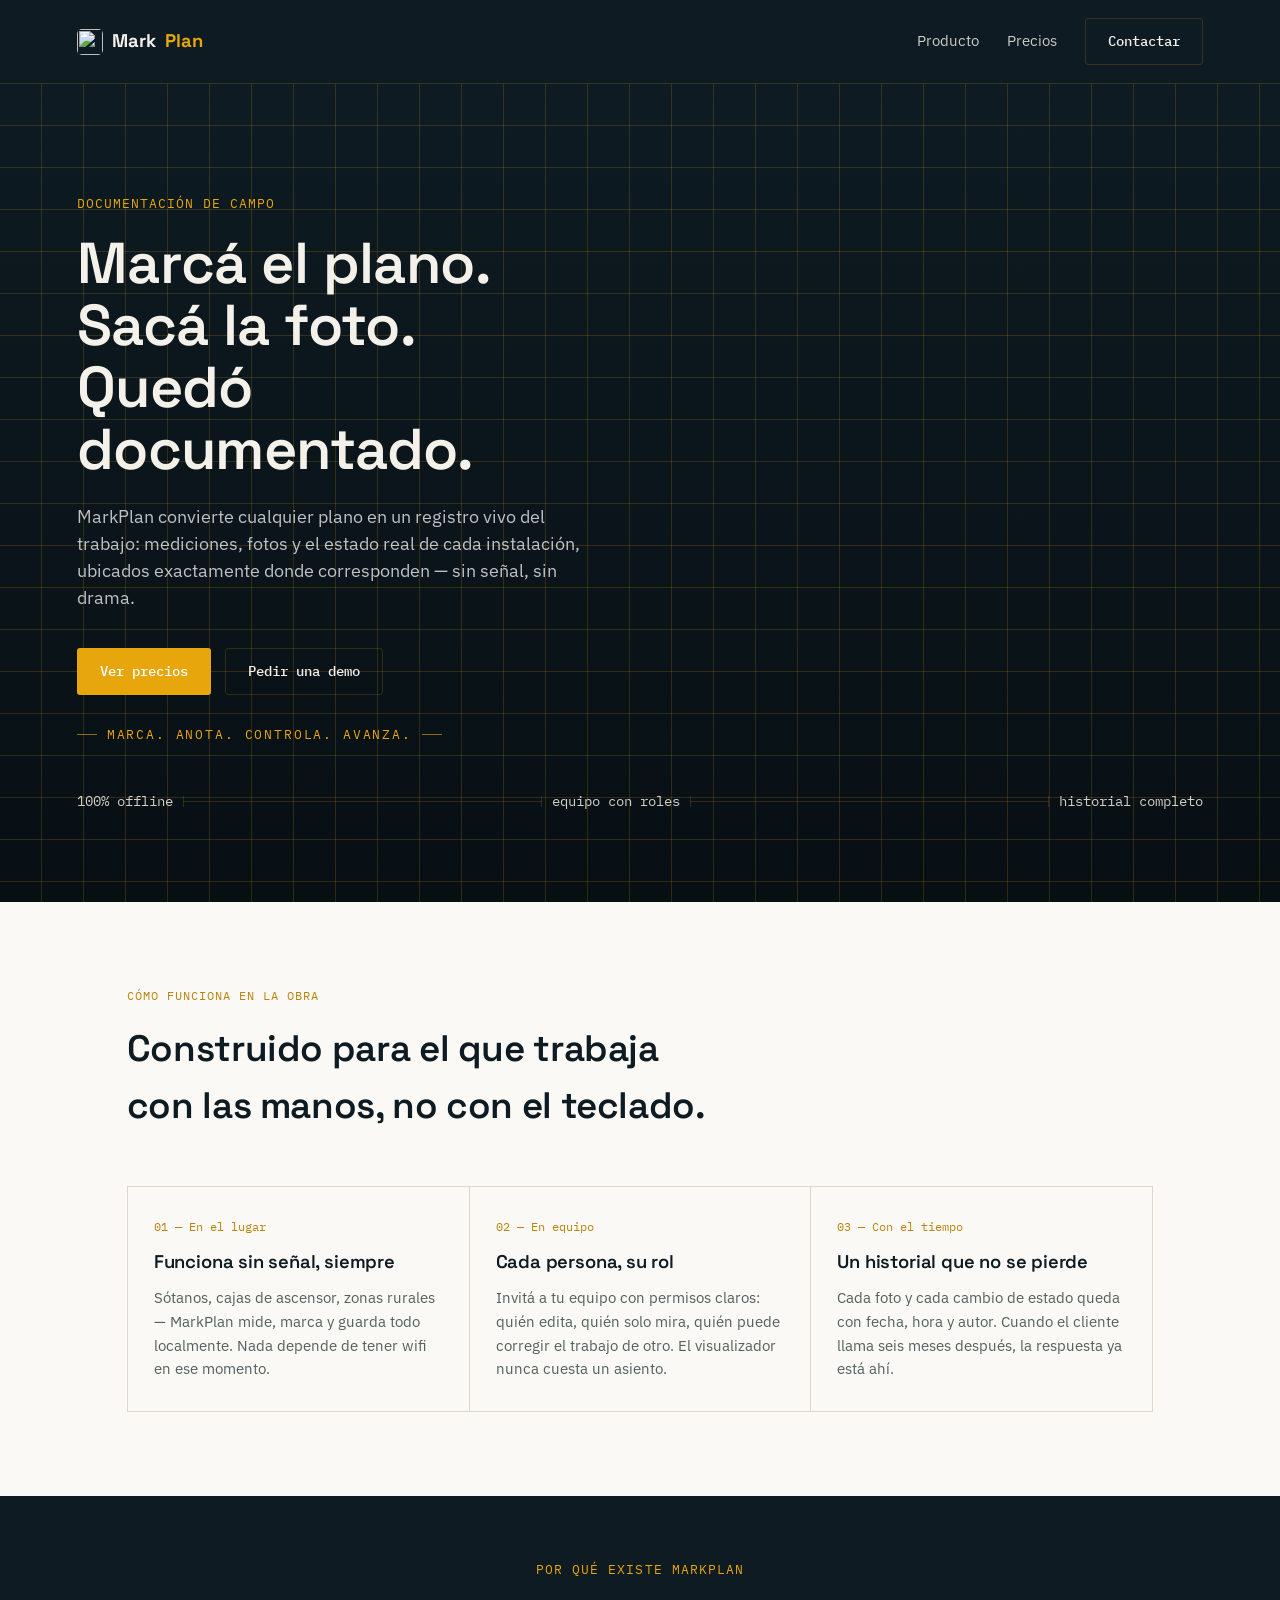
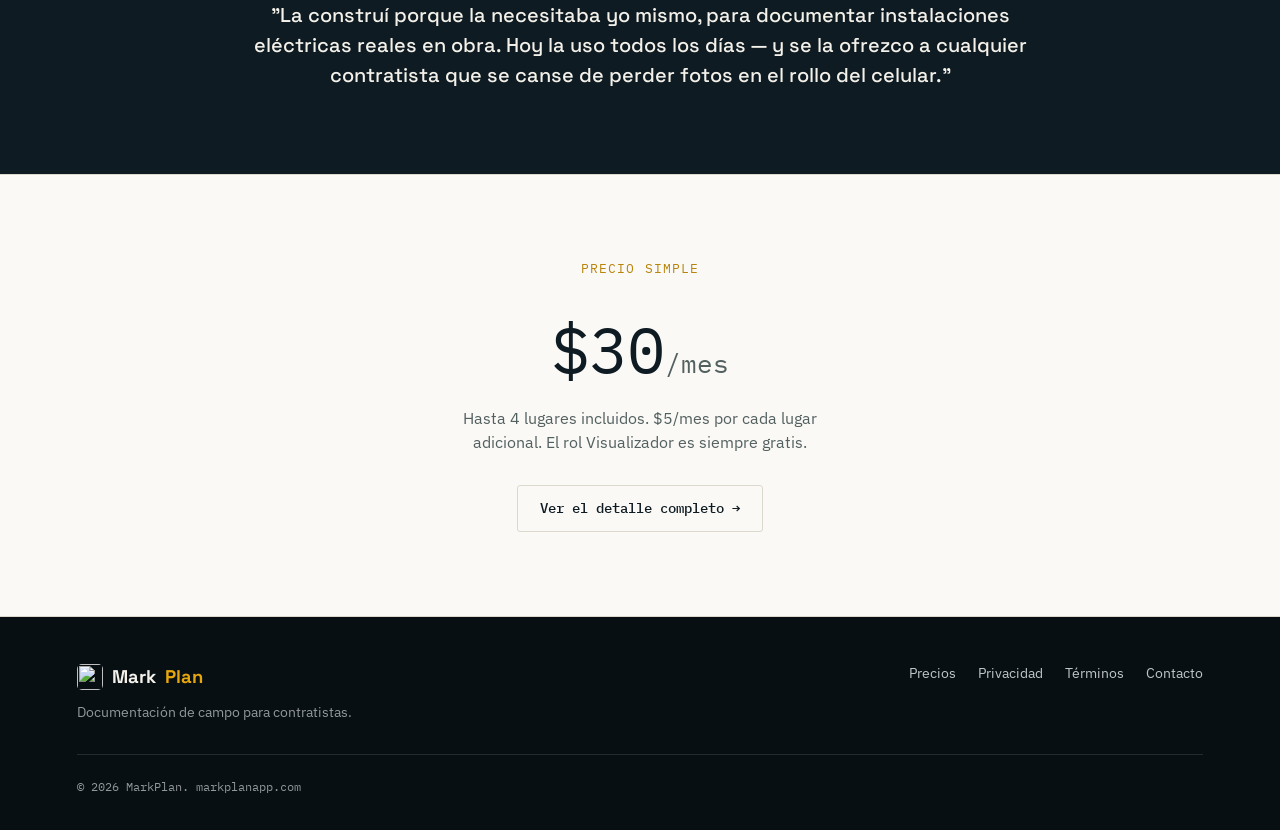
==== index.html @ 1c4a67cb "Add files via upload" ====
<!DOCTYPE html>
<html lang="es">
<head>
<meta charset="UTF-8">
<meta name="viewport" content="width=device-width, initial-scale=1.0">
<title>MarkPlan — Documentación de campo para contratistas</title>
<link rel="icon" type="image/png" href="img/icon.png">
<meta name="description" content="Marcá el plano, sacá la foto, quedó documentado. MarkPlan es la app de medición y documentación de campo para contratistas, con modo offline real y colaboración en equipo.">
<link rel="preconnect" href="https://fonts.googleapis.com">
<link href="https://fonts.googleapis.com/css2?family=Space+Grotesk:wght@500;600;700&family=IBM+Plex+Sans:wght@400;500;600&family=IBM+Plex+Mono:wght@400;500&display=swap" rel="stylesheet">
<link rel="stylesheet" href="style.css">
</head>
<body>

<nav class="nav">
  <a href="index.html" class="wordmark"><img src="img/icon.png" alt="" class="nav-icon">Mark<span class="tick">Plan</span></a>
  <div class="nav-links">
    <a href="index.html#producto" class="hide-mobile">Producto</a>
    <a href="precios.html">Precios</a>
    <a href="mailto:hola@markplanapp.com" class="btn btn-ghost">Contactar</a>
  </div>
</nav>

<header class="hero">
  <div class="eyebrow">Documentación de campo</div>
  <h1>Marcá el plano.<br>Sacá la foto.<br>Quedó documentado.</h1>
  <p class="lede">MarkPlan convierte cualquier plano en un registro vivo del trabajo: mediciones, fotos y el estado real de cada instalación, ubicados exactamente donde corresponden — sin señal, sin drama.</p>
  <div class="cta-row">
    <a href="precios.html" class="btn btn-accent">Ver precios</a>
    <a href="mailto:hola@markplanapp.com" class="btn btn-ghost">Pedir una demo</a>
  </div>

  <div class="tagline mono">Marca. Anota. Controla. Avanza.</div>

  <div class="dim-line">
    <span class="label mono">100% offline</span>
    <span class="rule"></span>
    <span class="label mono">equipo con roles</span>
    <span class="rule"></span>
    <span class="label mono">historial completo</span>
  </div>
</header>

<section class="section" id="producto">
  <div class="section-head">
    <div class="eyebrow">Cómo funciona en la obra</div>
    <h2>Construido para el que trabaja con las manos, no con el teclado.</h2>
  </div>

  <div class="grid-3">
    <div class="card">
      <div class="kicker mono">01 — En el lugar</div>
      <h3>Funciona sin señal, siempre</h3>
      <p>Sótanos, cajas de ascensor, zonas rurales — MarkPlan mide, marca y guarda todo localmente. Nada depende de tener wifi en ese momento.</p>
    </div>
    <div class="card">
      <div class="kicker mono">02 — En equipo</div>
      <h3>Cada persona, su rol</h3>
      <p>Invitá a tu equipo con permisos claros: quién edita, quién solo mira, quién puede corregir el trabajo de otro. El visualizador nunca cuesta un asiento.</p>
    </div>
    <div class="card">
      <div class="kicker mono">03 — Con el tiempo</div>
      <h3>Un historial que no se pierde</h3>
      <p>Cada foto y cada cambio de estado queda con fecha, hora y autor. Cuando el cliente llama seis meses después, la respuesta ya está ahí.</p>
    </div>
  </div>
</section>

<section class="credibility">
  <div class="credibility-inner">
    <div class="eyebrow">Por qué existe MarkPlan</div>
    <p>"La construí porque la necesitaba yo mismo, para documentar instalaciones eléctricas reales en obra. Hoy la uso todos los días — y se la ofrezco a cualquier contratista que se canse de perder fotos en el rollo del celular."</p>
  </div>
</section>

<section class="pricing-teaser">
  <div class="eyebrow mono" style="color: var(--accent-deep); font-family: 'IBM Plex Mono', monospace; font-size: 0.8rem; letter-spacing: 0.08em; text-transform: uppercase;">Precio simple</div>
  <div class="price-figure">$30<span class="unit">/mes</span></div>
  <p style="color: var(--ink-soft); max-width: 42ch; margin: 0 auto;">Hasta 4 lugares incluidos. $5/mes por cada lugar adicional. El rol Visualizador es siempre gratis.</p>
  <div style="margin-top: 30px;">
    <a href="precios.html" class="btn btn-outline-dark">Ver el detalle completo →</a>
  </div>
</section>

<footer>
  <div class="footer-grid">
    <div>
      <div class="wordmark" style="margin-bottom: 10px;"><img src="img/icon.png" alt="" class="nav-icon">Mark<span class="tick">Plan</span></div>
      <div>Documentación de campo para contratistas.</div>
    </div>
    <div class="footer-links">
      <a href="precios.html">Precios</a>
      <a href="privacidad.html">Privacidad</a>
      <a href="terminos.html">Términos</a>
      <a href="mailto:hola@markplanapp.com">Contacto</a>
    </div>
  </div>
  <div class="footer-bottom">© <span id="year"></span> MarkPlan. markplanapp.com</div>
</footer>

<script>document.getElementById('year').textContent = new Date().getFullYear();</script>
</body>
</html>
---- style.css ----
:root {
  --blueprint: #0e1b22;
  --blueprint-deep: #070f13;
  --blueprint-line: #3a4d57;
  --blueprint-line-soft: rgba(232, 166, 13, 0.18);
  --paper: #faf9f6;
  --paper-line: #ddd8cc;
  --ink: #0e1b22;
  --ink-soft: #52605f;
  --accent: #e8a60d;
  --accent-deep: #b9840a;
  --cream-text: #f4f1ea;
  --radius: 3px;
}

* { box-sizing: border-box; }

html { scroll-behavior: smooth; }

body {
  margin: 0;
  font-family: 'IBM Plex Sans', -apple-system, sans-serif;
  color: var(--ink);
  background: var(--paper);
  line-height: 1.55;
  font-size: 16px;
}

h1, h2, h3, .display {
  font-family: 'Space Grotesk', sans-serif;
  font-weight: 600;
  letter-spacing: -0.01em;
  margin: 0;
}

.mono {
  font-family: 'IBM Plex Mono', monospace;
}

a { color: inherit; }

img, svg { display: block; max-width: 100%; }

/* ---------- Nav ---------- */

.nav {
  position: sticky;
  top: 0;
  z-index: 20;
  display: flex;
  align-items: center;
  justify-content: space-between;
  padding: 18px 6vw;
  background: var(--blueprint);
  border-bottom: 1px solid var(--blueprint-line-soft);
}

.wordmark {
  font-family: 'Space Grotesk', sans-serif;
  font-weight: 700;
  font-size: 1.15rem;
  color: var(--cream-text);
  text-decoration: none;
  display: flex;
  align-items: center;
  gap: 9px;
}

.wordmark .tick {
  color: var(--accent);
}

.nav-icon {
  height: 26px;
  width: 26px;
  border-radius: 5px;
}

.nav-links {
  display: flex;
  align-items: center;
  gap: 28px;
  font-size: 0.92rem;
}

.nav-links a {
  color: var(--cream-text);
  text-decoration: none;
  opacity: 0.82;
  transition: opacity 0.15s ease;
}

.nav-links a:hover, .nav-links a:focus-visible { opacity: 1; }

.nav-links .btn { opacity: 1; }

/* ---------- Buttons ---------- */

.btn {
  display: inline-flex;
  align-items: center;
  gap: 8px;
  padding: 12px 22px;
  border-radius: var(--radius);
  font-family: 'IBM Plex Mono', monospace;
  font-size: 0.85rem;
  font-weight: 500;
  text-decoration: none;
  border: 1px solid transparent;
  cursor: pointer;
  transition: transform 0.12s ease, background 0.15s ease;
}

.btn:hover { transform: translateY(-1px); }
.btn:focus-visible { outline: 2px solid var(--accent); outline-offset: 3px; }

.btn-accent {
  background: var(--accent);
  color: #fff;
}
.btn-accent:hover { background: var(--accent-deep); }

.btn-ghost {
  background: transparent;
  border-color: var(--blueprint-line-soft);
  color: var(--cream-text);
}
.btn-ghost:hover { border-color: var(--blueprint-line); }

.btn-outline-dark {
  background: transparent;
  border-color: var(--paper-line);
  color: var(--ink);
}
.btn-outline-dark:hover { border-color: var(--ink); }

/* ---------- Hero ---------- */

.hero {
  background:
    linear-gradient(180deg, var(--blueprint) 0%, var(--blueprint-deep) 100%);
  background-image:
    linear-gradient(var(--blueprint-line-soft) 1px, transparent 1px),
    linear-gradient(90deg, var(--blueprint-line-soft) 1px, transparent 1px),
    linear-gradient(180deg, var(--blueprint) 0%, var(--blueprint-deep) 100%);
  background-size: 42px 42px, 42px 42px, 100% 100%;
  background-position: -1px -1px, -1px -1px, 0 0;
  color: var(--cream-text);
  padding: 110px 6vw 90px;
  position: relative;
  overflow: hidden;
}

.hero .eyebrow {
  font-family: 'IBM Plex Mono', monospace;
  font-size: 0.8rem;
  letter-spacing: 0.08em;
  text-transform: uppercase;
  color: var(--accent);
  margin-bottom: 18px;
}

.hero h1 {
  font-size: clamp(2.3rem, 5vw, 3.6rem);
  max-width: 15ch;
  line-height: 1.08;
}

.hero .lede {
  margin-top: 22px;
  max-width: 46ch;
  font-size: 1.1rem;
  color: rgba(238, 242, 245, 0.78);
}

.hero .cta-row {
  margin-top: 36px;
  display: flex;
  gap: 14px;
  flex-wrap: wrap;
}

.tagline {
  margin-top: 30px;
  font-size: 0.82rem;
  letter-spacing: 0.14em;
  text-transform: uppercase;
  color: var(--accent);
  display: flex;
  align-items: center;
  gap: 10px;
}
.tagline::before, .tagline::after {
  content: '';
  width: 20px;
  height: 1px;
  background: var(--accent);
  opacity: 0.6;
}

/* dimension-line signature element */

.dim-line {
  display: flex;
  align-items: center;
  gap: 10px;
  font-family: 'IBM Plex Mono', monospace;
  font-size: 0.85rem;
  color: var(--blueprint-line);
  margin: 46px 0 0;
}

.dim-line .rule {
  flex: 1;
  height: 1px;
  background: var(--blueprint-line-soft);
  position: relative;
}
.dim-line .rule::before, .dim-line .rule::after {
  content: '';
  position: absolute;
  top: -5px;
  width: 1px;
  height: 11px;
  background: var(--blueprint-line-soft);
}
.dim-line .rule::before { left: 0; }
.dim-line .rule::after { right: 0; }

.dim-line .label {
  white-space: nowrap;
  color: var(--cream-text);
  opacity: 0.85;
}

.dim-line.on-paper { color: var(--accent-deep); }
.dim-line.on-paper .rule { background: var(--paper-line); }
.dim-line.on-paper .rule::before, .dim-line.on-paper .rule::after { background: var(--paper-line); }
.dim-line.on-paper .label { color: var(--ink-soft); }

/* ---------- Sections on paper ---------- */

.section {
  padding: 84px 6vw;
  max-width: 1180px;
  margin: 0 auto;
}

.section-head {
  max-width: 60ch;
  margin-bottom: 52px;
}

.section-head .eyebrow {
  font-family: 'IBM Plex Mono', monospace;
  font-size: 0.78rem;
  letter-spacing: 0.08em;
  text-transform: uppercase;
  color: var(--accent-deep);
  margin-bottom: 14px;
}

.section-head h2 {
  font-size: clamp(1.7rem, 3vw, 2.3rem);
}

.grid-3 {
  display: grid;
  grid-template-columns: repeat(3, 1fr);
  gap: 1px;
  background: var(--paper-line);
  border: 1px solid var(--paper-line);
}

.grid-3 .card {
  background: var(--paper);
  padding: 30px 26px;
}

.card .kicker {
  font-family: 'IBM Plex Mono', monospace;
  font-size: 0.78rem;
  color: var(--accent-deep);
  margin-bottom: 12px;
}

.card h3 {
  font-size: 1.15rem;
  margin-bottom: 10px;
}

.card p {
  color: var(--ink-soft);
  font-size: 0.95rem;
  margin: 0;
}

/* founder credibility strip */

.credibility {
  background: var(--blueprint);
  color: var(--cream-text);
  padding: 64px 6vw;
}

.credibility-inner {
  max-width: 780px;
  margin: 0 auto;
  text-align: center;
}

.credibility .eyebrow {
  font-family: 'IBM Plex Mono', monospace;
  font-size: 0.8rem;
  letter-spacing: 0.08em;
  text-transform: uppercase;
  color: var(--accent);
  margin-bottom: 18px;
}

.credibility p {
  font-size: 1.25rem;
  line-height: 1.5;
  font-family: 'Space Grotesk', sans-serif;
  font-weight: 500;
}

/* pricing teaser on home */

.pricing-teaser {
  background: var(--paper);
  border-top: 1px solid var(--paper-line);
  border-bottom: 1px solid var(--paper-line);
  padding: 84px 6vw;
  text-align: center;
}

.price-figure {
  font-family: 'IBM Plex Mono', monospace;
  font-size: clamp(2.6rem, 6vw, 4rem);
  color: var(--blueprint);
  margin: 22px 0 6px;
}
.price-figure .unit { font-size: 0.4em; color: var(--ink-soft); }

/* ---------- Footer ---------- */

footer {
  background: var(--blueprint-deep);
  color: rgba(238, 242, 245, 0.6);
  padding: 46px 6vw 34px;
  font-size: 0.88rem;
}

.footer-grid {
  display: flex;
  justify-content: space-between;
  flex-wrap: wrap;
  gap: 24px;
  max-width: 1180px;
  margin: 0 auto;
}

footer a {
  color: rgba(238, 242, 245, 0.8);
  text-decoration: none;
}
footer a:hover { color: #fff; }

.footer-links {
  display: flex;
  gap: 22px;
  flex-wrap: wrap;
}

.footer-bottom {
  max-width: 1180px;
  margin: 30px auto 0;
  padding-top: 22px;
  border-top: 1px solid rgba(238, 242, 245, 0.12);
  font-family: 'IBM Plex Mono', monospace;
  font-size: 0.78rem;
}

/* ---------- Legal pages ---------- */

.legal-shell {
  max-width: 760px;
  margin: 0 auto;
  padding: 70px 6vw 100px;
}

.legal-shell .lang-toggle {
  font-family: 'IBM Plex Mono', monospace;
  font-size: 0.85rem;
  margin-bottom: 30px;
}
.legal-shell .lang-toggle a {
  color: var(--accent-deep);
  text-decoration: none;
  border-bottom: 1px solid var(--accent-deep);
}

.legal-shell .draft-notice {
  background: #fff8ec;
  border: 1px solid #e8c98f;
  border-radius: var(--radius);
  padding: 16px 18px;
  font-size: 0.92rem;
  color: #7a5a12;
  margin-bottom: 40px;
}

.legal-shell h1 {
  font-size: 2rem;
  margin-bottom: 6px;
}

.legal-shell .updated {
  font-family: 'IBM Plex Mono', monospace;
  font-size: 0.82rem;
  color: var(--ink-soft);
  margin-bottom: 44px;
}

.legal-shell h2 {
  font-size: 1.2rem;
  margin-top: 44px;
  margin-bottom: 14px;
  padding-bottom: 10px;
  border-bottom: 1px solid var(--paper-line);
}

.legal-shell h3 {
  font-size: 1.02rem;
  margin-top: 26px;
  margin-bottom: 10px;
}

.legal-shell p, .legal-shell li {
  color: var(--ink-soft);
  font-size: 0.98rem;
}

.legal-shell ul { padding-left: 22px; }
.legal-shell li { margin-bottom: 6px; }

.legal-shell strong { color: var(--ink); }

.legal-shell .placeholder {
  background: #fdeee6;
  padding: 1px 6px;
  border-radius: 2px;
  color: var(--accent-deep);
  font-weight: 500;
}

/* ---------- Pricing page ---------- */

.pricing-hero {
  padding: 90px 6vw 70px;
}

.pricing-hero h1 { font-size: clamp(2rem, 4vw, 2.8rem); max-width: 18ch; }

.plan-card {
  max-width: 640px;
  margin: 50px auto 0;
  background: var(--paper);
  border: 1px solid var(--paper-line);
  border-radius: var(--radius);
  overflow: hidden;
}

.plan-card .plan-head {
  padding: 38px 40px 30px;
  border-bottom: 1px dashed var(--paper-line);
}

.plan-card .plan-body {
  padding: 30px 40px 40px;
}

.plan-row {
  display: flex;
  justify-content: space-between;
  padding: 12px 0;
  border-bottom: 1px solid var(--paper-line);
  font-size: 0.95rem;
}
.plan-row:last-child { border-bottom: none; }
.plan-row .val { font-family: 'IBM Plex Mono', monospace; color: var(--blueprint); }

.how-to-buy {
  max-width: 640px;
  margin: 60px auto 0;
  background: var(--blueprint);
  color: var(--cream-text);
  border-radius: var(--radius);
  padding: 34px 40px;
}

.how-to-buy h3 {
  color: var(--cream-text);
  font-size: 1.05rem;
  margin-bottom: 16px;
}

.how-to-buy ol {
  padding-left: 20px;
  color: rgba(238, 242, 245, 0.85);
}
.how-to-buy li { margin-bottom: 10px; }

.how-to-buy .zelle-box {
  margin-top: 20px;
  background: rgba(238, 242, 245, 0.06);
  border: 1px solid var(--blueprint-line-soft);
  border-radius: var(--radius);
  padding: 16px 18px;
  font-family: 'IBM Plex Mono', monospace;
  font-size: 0.9rem;
}

@media (max-width: 760px) {
  .grid-3 { grid-template-columns: 1fr; }
  .nav-links { gap: 16px; }
  .nav-links span.hide-mobile { display: none; }
  .plan-card .plan-head, .plan-card .plan-body, .how-to-buy { padding-left: 24px; padding-right: 24px; }
}

@media (prefers-reduced-motion: reduce) {
  * { transition: none !important; scroll-behavior: auto !important; }
}
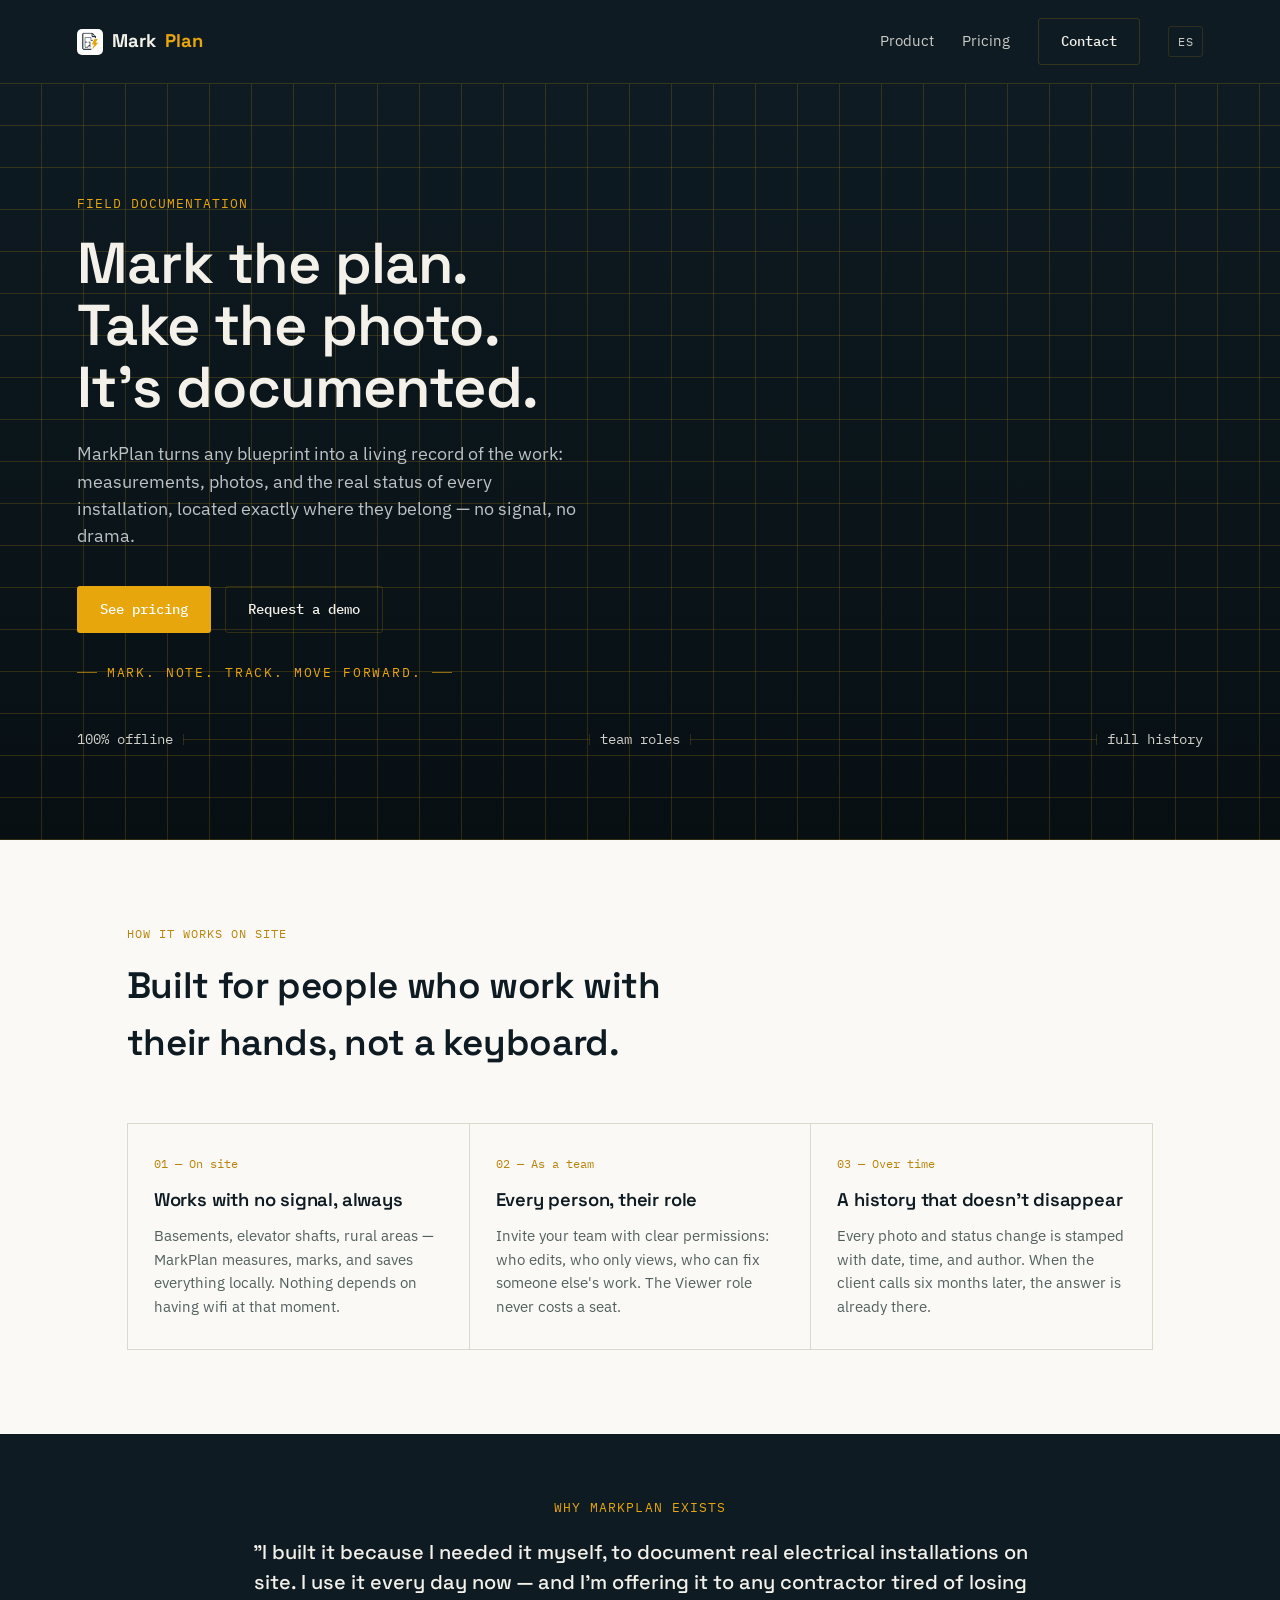
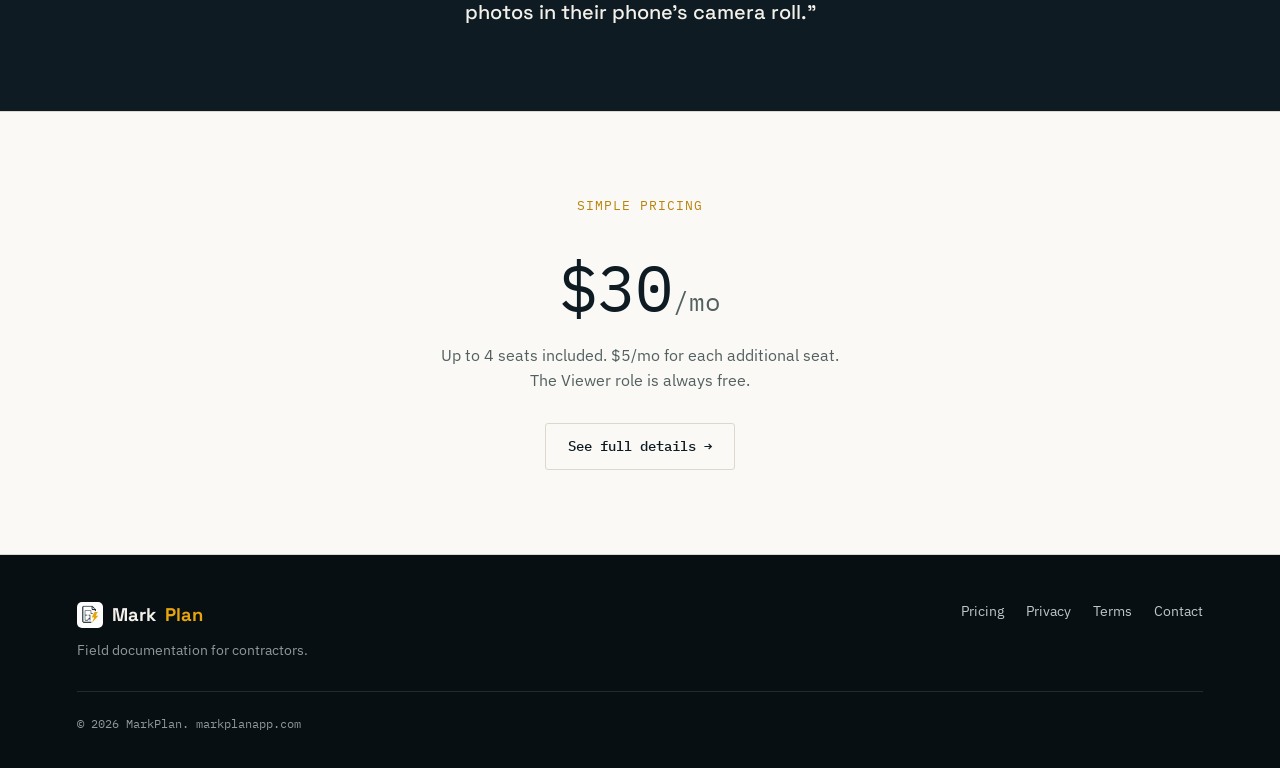
==== commit 9e5a7e86: "Add files via upload" ====
--- a/index.html
+++ b/index.html
@@ -5,10 +5,11 @@
 <meta name="viewport" content="width=device-width, initial-scale=1.0">
 <title>MarkPlan — Documentación de campo para contratistas</title>
 <link rel="icon" type="image/png" href="img/icon.png">
-<meta name="description" content="Marcá el plano, sacá la foto, quedó documentado. MarkPlan es la app de medición y documentación de campo para contratistas, con modo offline real y colaboración en equipo.">
+<meta name="description" content="Marca el plano, saca la foto, queda documentado. MarkPlan es la app de medición y documentación de campo para contratistas, con modo offline real y colaboración en equipo.">
 <link rel="preconnect" href="https://fonts.googleapis.com">
 <link href="https://fonts.googleapis.com/css2?family=Space+Grotesk:wght@500;600;700&family=IBM+Plex+Sans:wght@400;500;600&family=IBM+Plex+Mono:wght@400;500&display=swap" rel="stylesheet">
 <link rel="stylesheet" href="style.css">
+<script src="lang.js"></script>
 </head>
 <body>
 
@@ -17,17 +18,18 @@
   <div class="nav-links">
     <a href="index.html#producto" class="hide-mobile">Producto</a>
     <a href="precios.html">Precios</a>
-    <a href="mailto:hola@markplanapp.com" class="btn btn-ghost">Contactar</a>
+    <a href="mailto:markplanapp@gmail.com" class="btn btn-ghost">Contactar</a>
+    <a href="#" class="lang-switch mono" onclick="localStorage.setItem('mp_lang','en'); window.location.href='home.html'; return false;">EN</a>
   </div>
 </nav>
 
 <header class="hero">
   <div class="eyebrow">Documentación de campo</div>
-  <h1>Marcá el plano.<br>Sacá la foto.<br>Quedó documentado.</h1>
+  <h1>Marca el plano.<br>Saca la foto.<br>Queda documentado.</h1>
   <p class="lede">MarkPlan convierte cualquier plano en un registro vivo del trabajo: mediciones, fotos y el estado real de cada instalación, ubicados exactamente donde corresponden — sin señal, sin drama.</p>
   <div class="cta-row">
     <a href="precios.html" class="btn btn-accent">Ver precios</a>
-    <a href="mailto:hola@markplanapp.com" class="btn btn-ghost">Pedir una demo</a>
+    <a href="mailto:markplanapp@gmail.com" class="btn btn-ghost">Pedir una demo</a>
   </div>
 
   <div class="tagline mono">Marca. Anota. Controla. Avanza.</div>
@@ -56,7 +58,7 @@
     <div class="card">
       <div class="kicker mono">02 — En equipo</div>
       <h3>Cada persona, su rol</h3>
-      <p>Invitá a tu equipo con permisos claros: quién edita, quién solo mira, quién puede corregir el trabajo de otro. El visualizador nunca cuesta un asiento.</p>
+      <p>Invita a tu equipo con permisos claros: quién edita, quién solo mira, quién puede corregir el trabajo de otro. El visualizador nunca cuesta un asiento.</p>
     </div>
     <div class="card">
       <div class="kicker mono">03 — Con el tiempo</div>
@@ -69,7 +71,7 @@
 <section class="credibility">
   <div class="credibility-inner">
     <div class="eyebrow">Por qué existe MarkPlan</div>
-    <p>"La construí porque la necesitaba yo mismo, para documentar instalaciones eléctricas reales en obra. Hoy la uso todos los días — y se la ofrezco a cualquier contratista que se canse de perder fotos en el rollo del celular."</p>
+    <p>"La construí porque la necesitaba yo mismo, para documentar instalaciones eléctricas reales en obra. Hoy la uso todos los días — y se la ofrezco a cualquier contratista que se cansa de perder fotos en el rollo del celular."</p>
   </div>
 </section>
 
@@ -92,7 +94,7 @@
       <a href="precios.html">Precios</a>
       <a href="privacidad.html">Privacidad</a>
       <a href="terminos.html">Términos</a>
-      <a href="mailto:hola@markplanapp.com">Contacto</a>
+      <a href="mailto:markplanapp@gmail.com">Contacto</a>
     </div>
   </div>
   <div class="footer-bottom">© <span id="year"></span> MarkPlan. markplanapp.com</div>
--- a/style.css
+++ b/style.css
@@ -94,6 +94,22 @@
 
 .nav-links .btn { opacity: 1; }
 
+.lang-switch {
+  font-size: 0.78rem;
+  letter-spacing: 0.04em;
+  padding: 5px 9px;
+  border: 1px solid var(--blueprint-line-soft);
+  border-radius: var(--radius);
+  color: var(--cream-text);
+  text-decoration: none;
+  opacity: 0.85;
+  transition: opacity 0.15s ease, border-color 0.15s ease;
+}
+.lang-switch:hover, .lang-switch:focus-visible {
+  opacity: 1;
+  border-color: var(--accent);
+}
+
 /* ---------- Buttons ---------- */
 
 .btn {
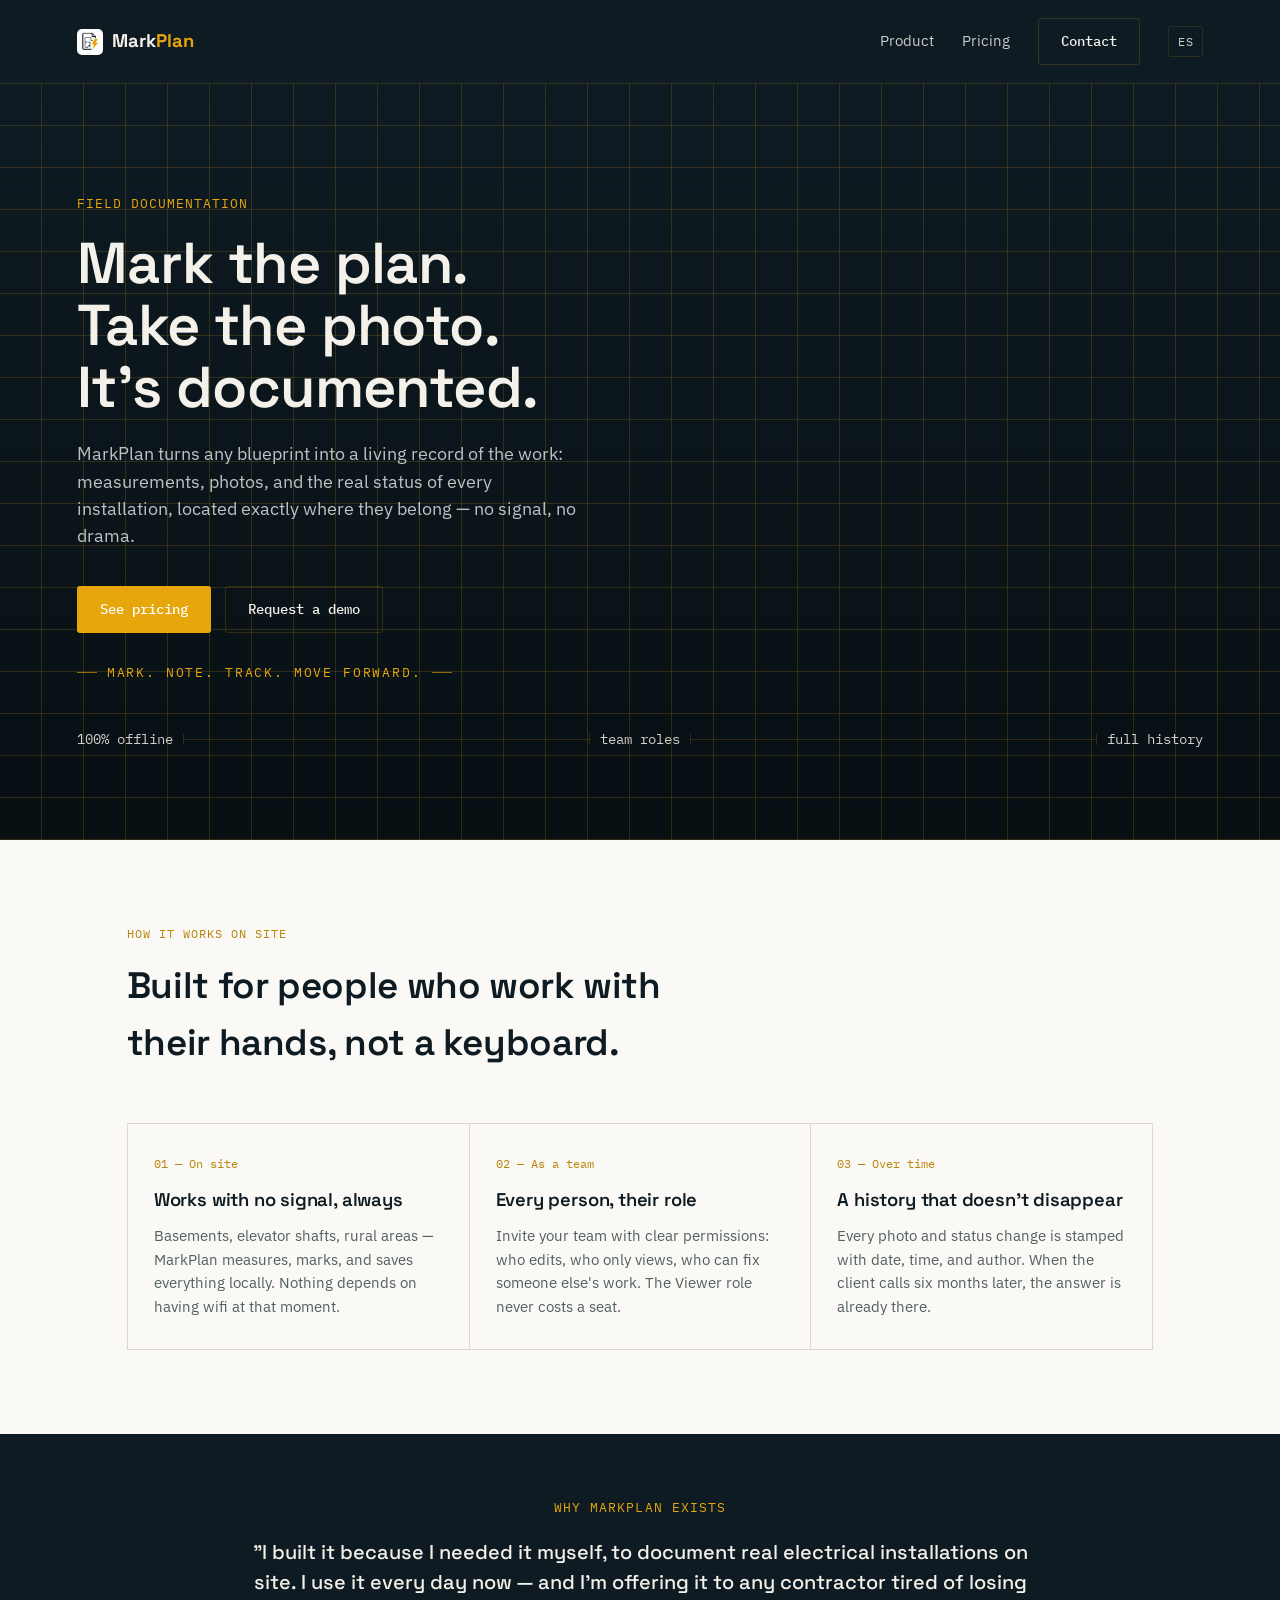
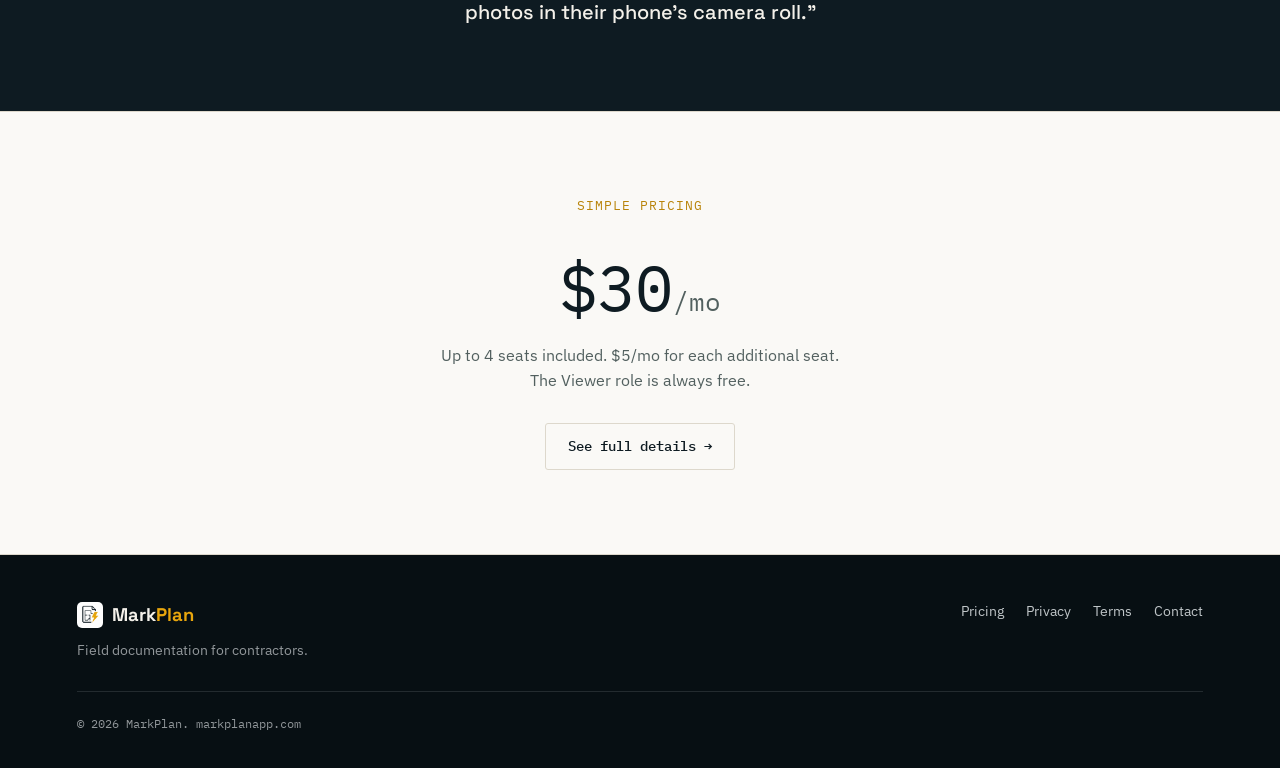
==== commit ed3ae396: "Add files via upload" ====
--- a/index.html
+++ b/index.html
@@ -14,7 +14,7 @@
 <body>
 
 <nav class="nav">
-  <a href="index.html" class="wordmark"><img src="img/icon.png" alt="" class="nav-icon">Mark<span class="tick">Plan</span></a>
+  <a href="index.html" class="wordmark"><img src="img/icon.png" alt="" class="nav-icon"><span class="wm-text">Mark<span class="tick">Plan</span></span></a>
   <div class="nav-links">
     <a href="index.html#producto" class="hide-mobile">Producto</a>
     <a href="precios.html">Precios</a>
@@ -87,7 +87,7 @@
 <footer>
   <div class="footer-grid">
     <div>
-      <div class="wordmark" style="margin-bottom: 10px;"><img src="img/icon.png" alt="" class="nav-icon">Mark<span class="tick">Plan</span></div>
+      <div class="wordmark" style="margin-bottom: 10px;"><img src="img/icon.png" alt="" class="nav-icon"><span class="wm-text">Mark<span class="tick">Plan</span></span></div>
       <div>Documentación de campo para contratistas.</div>
     </div>
     <div class="footer-links">
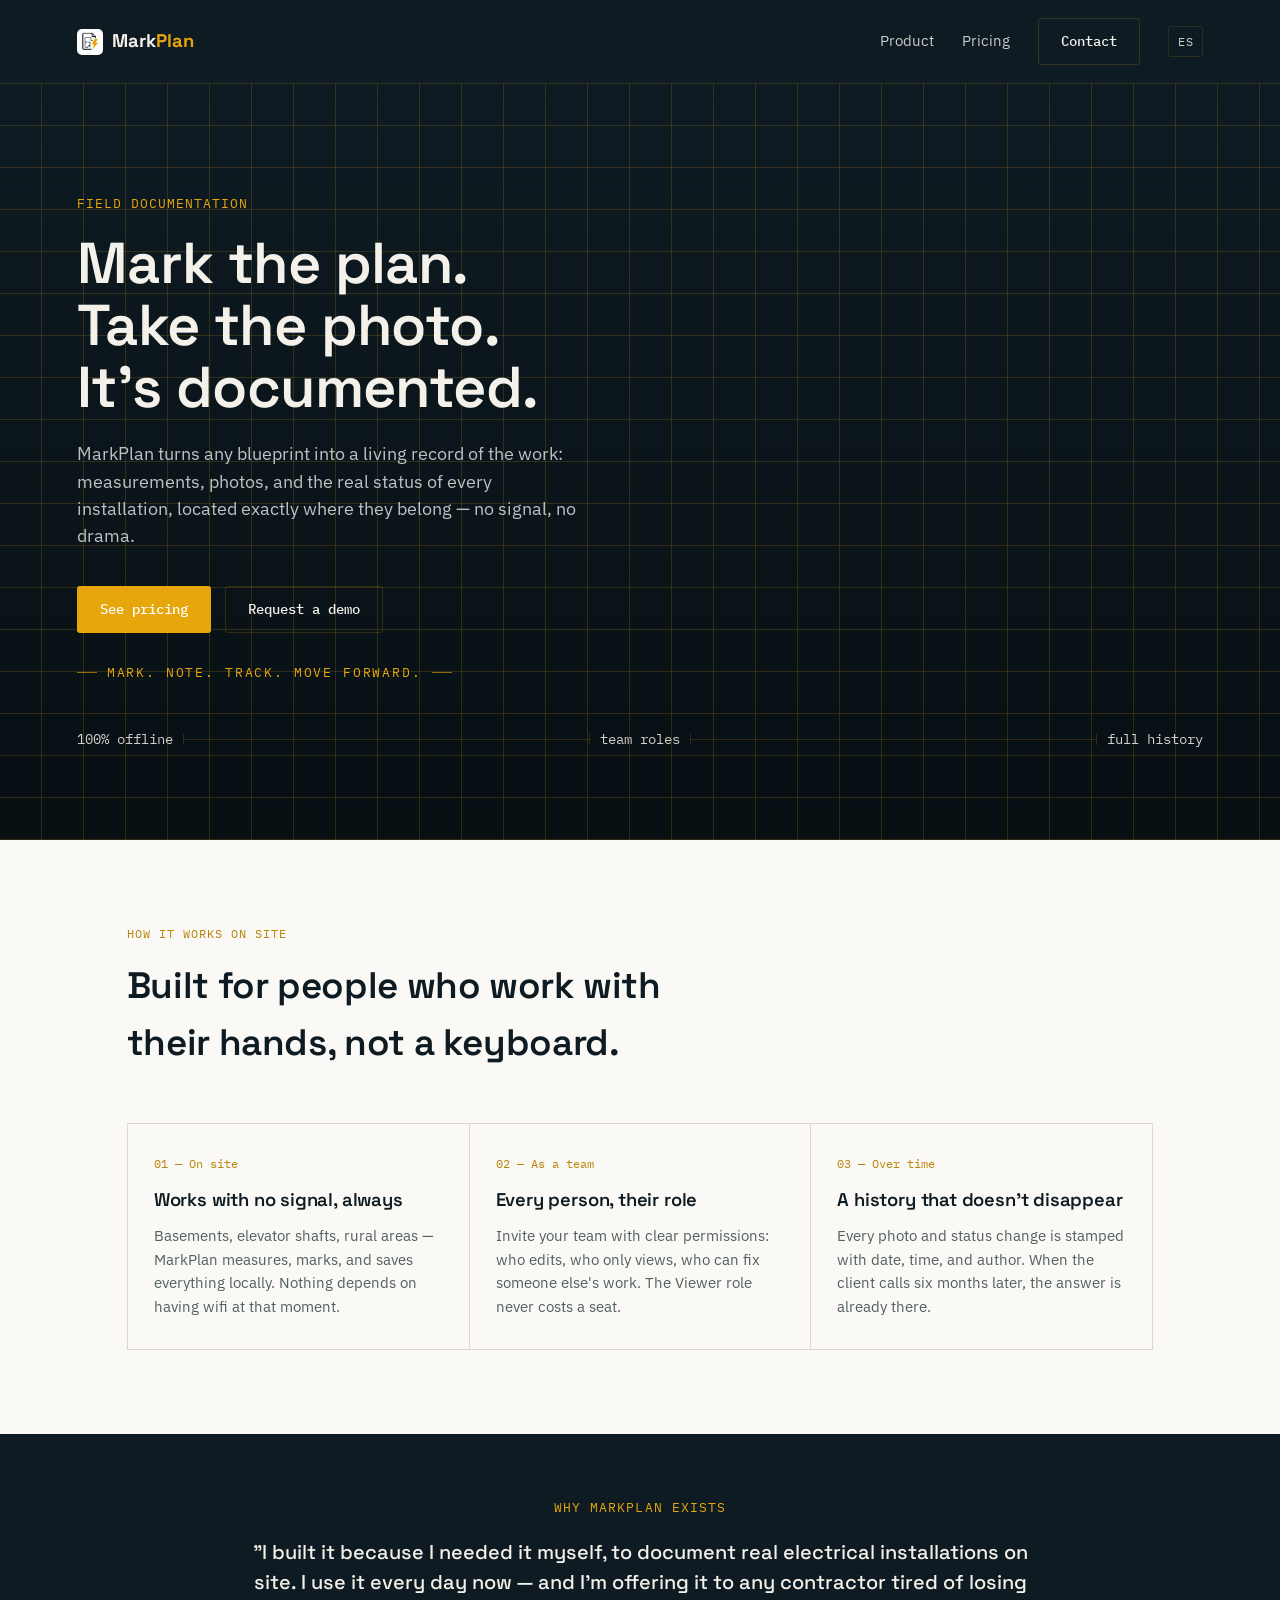
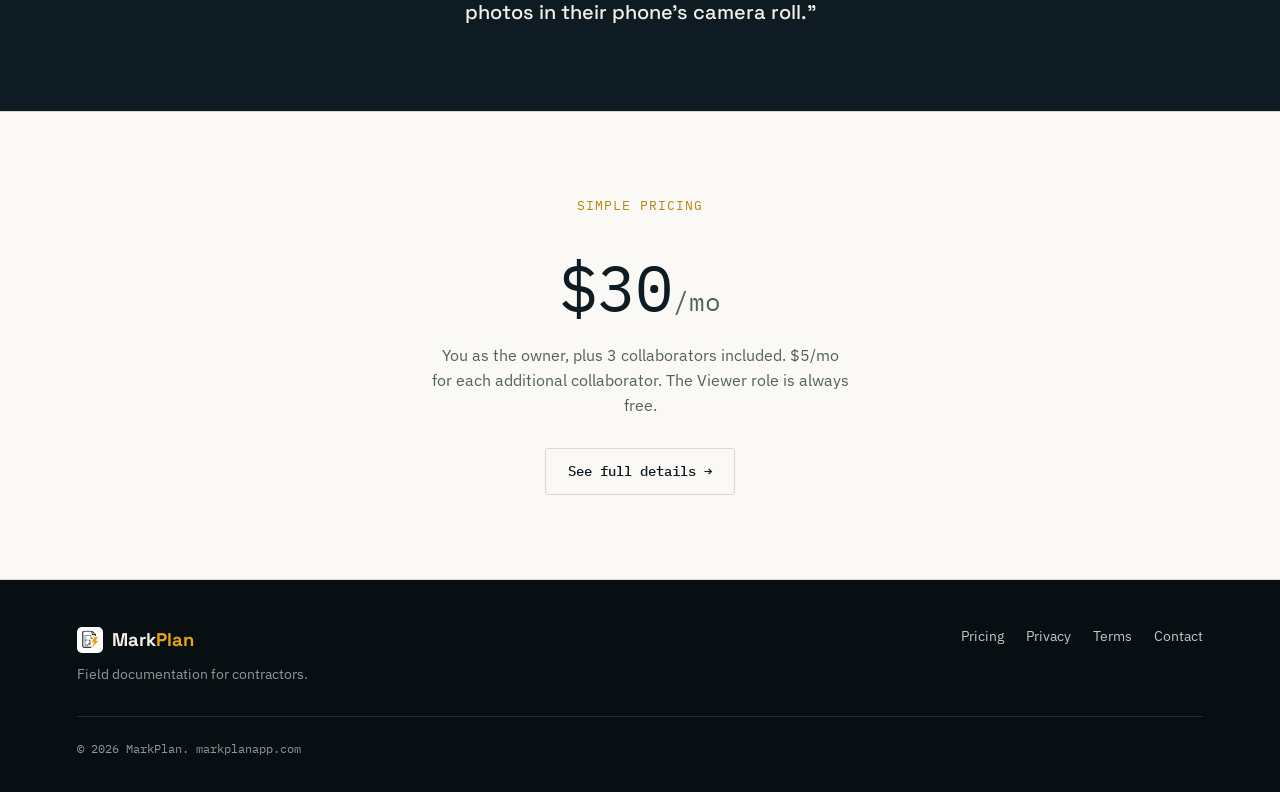
==== commit dc1ca331: "Add files via upload" ====
--- a/index.html
+++ b/index.html
@@ -78,7 +78,7 @@
 <section class="pricing-teaser">
   <div class="eyebrow mono" style="color: var(--accent-deep); font-family: 'IBM Plex Mono', monospace; font-size: 0.8rem; letter-spacing: 0.08em; text-transform: uppercase;">Precio simple</div>
   <div class="price-figure">$30<span class="unit">/mes</span></div>
-  <p style="color: var(--ink-soft); max-width: 42ch; margin: 0 auto;">Hasta 4 lugares incluidos. $5/mes por cada lugar adicional. El rol Visualizador es siempre gratis.</p>
+  <p style="color: var(--ink-soft); max-width: 42ch; margin: 0 auto;">Tú como dueño, más 3 colaboradores incluidos. $5/mes por cada colaborador adicional. El rol Visualizador es siempre gratis.</p>
   <div style="margin-top: 30px;">
     <a href="precios.html" class="btn btn-outline-dark">Ver el detalle completo →</a>
   </div>
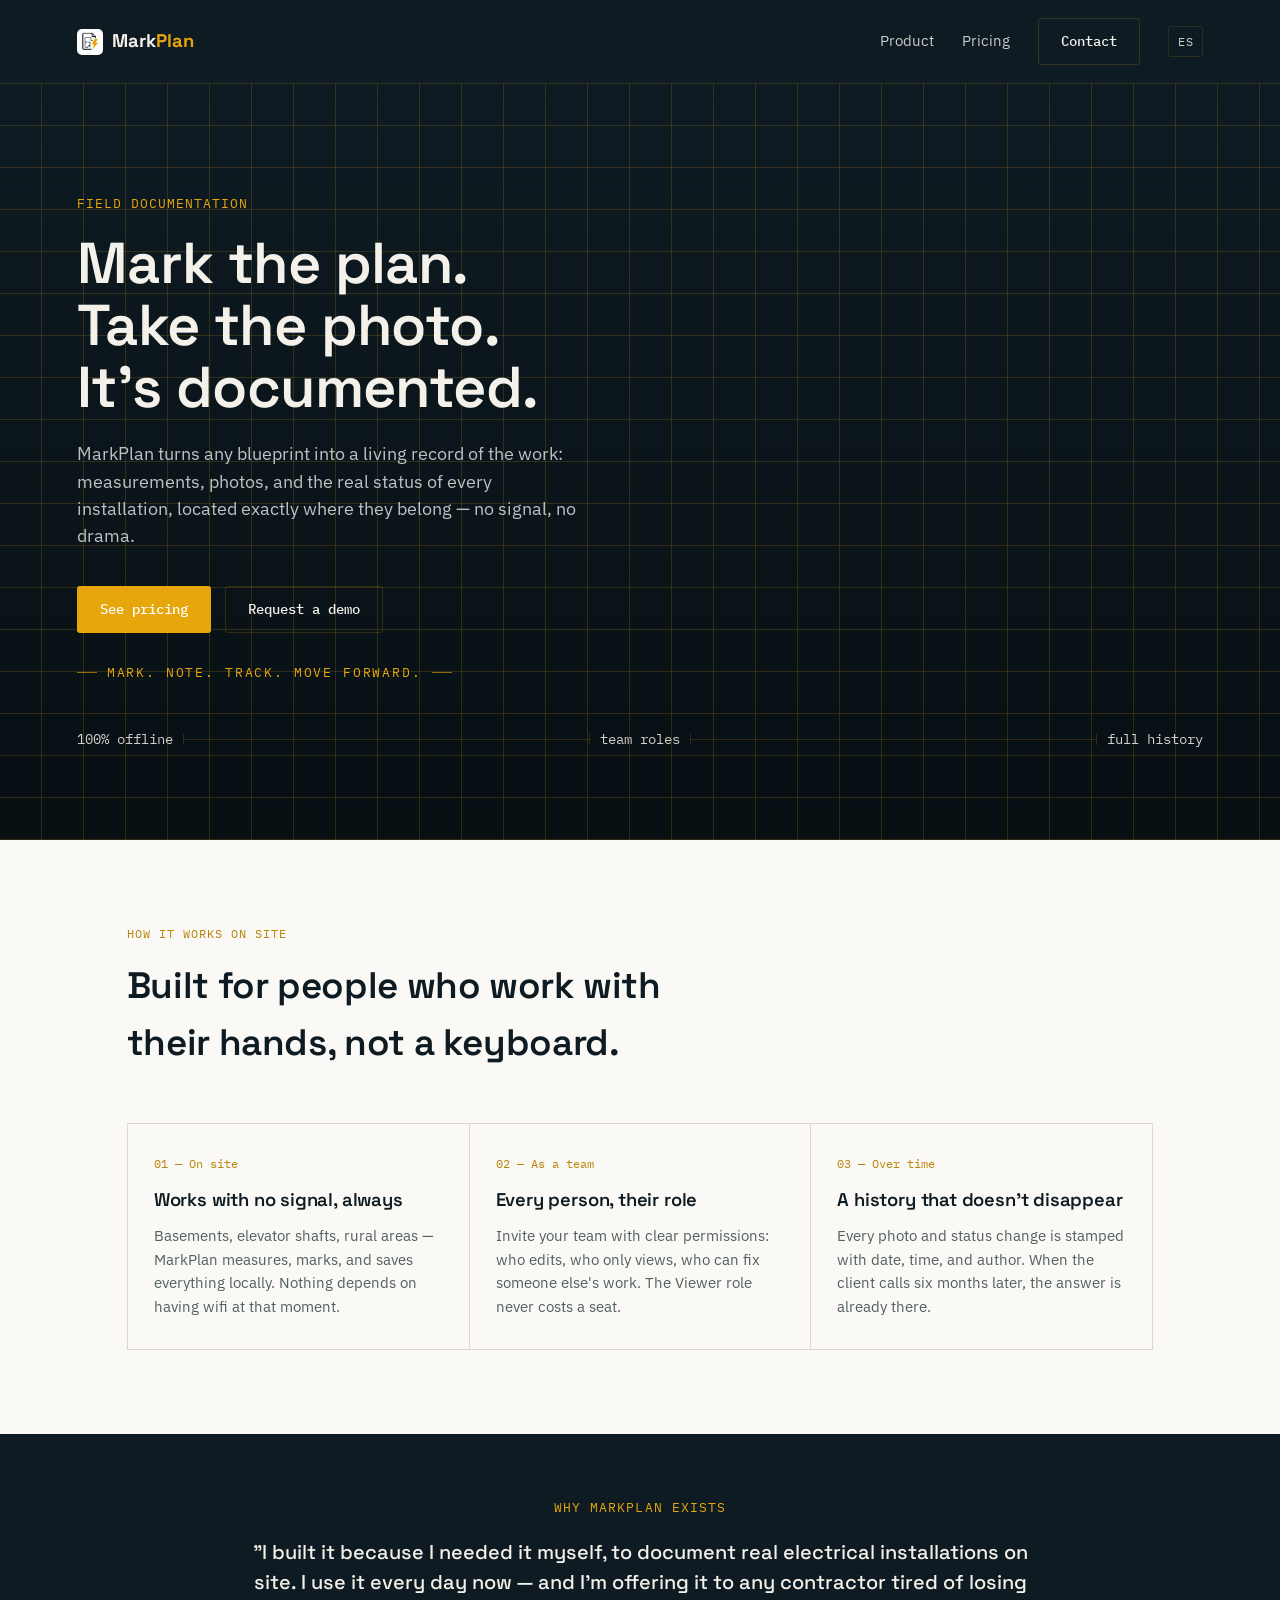
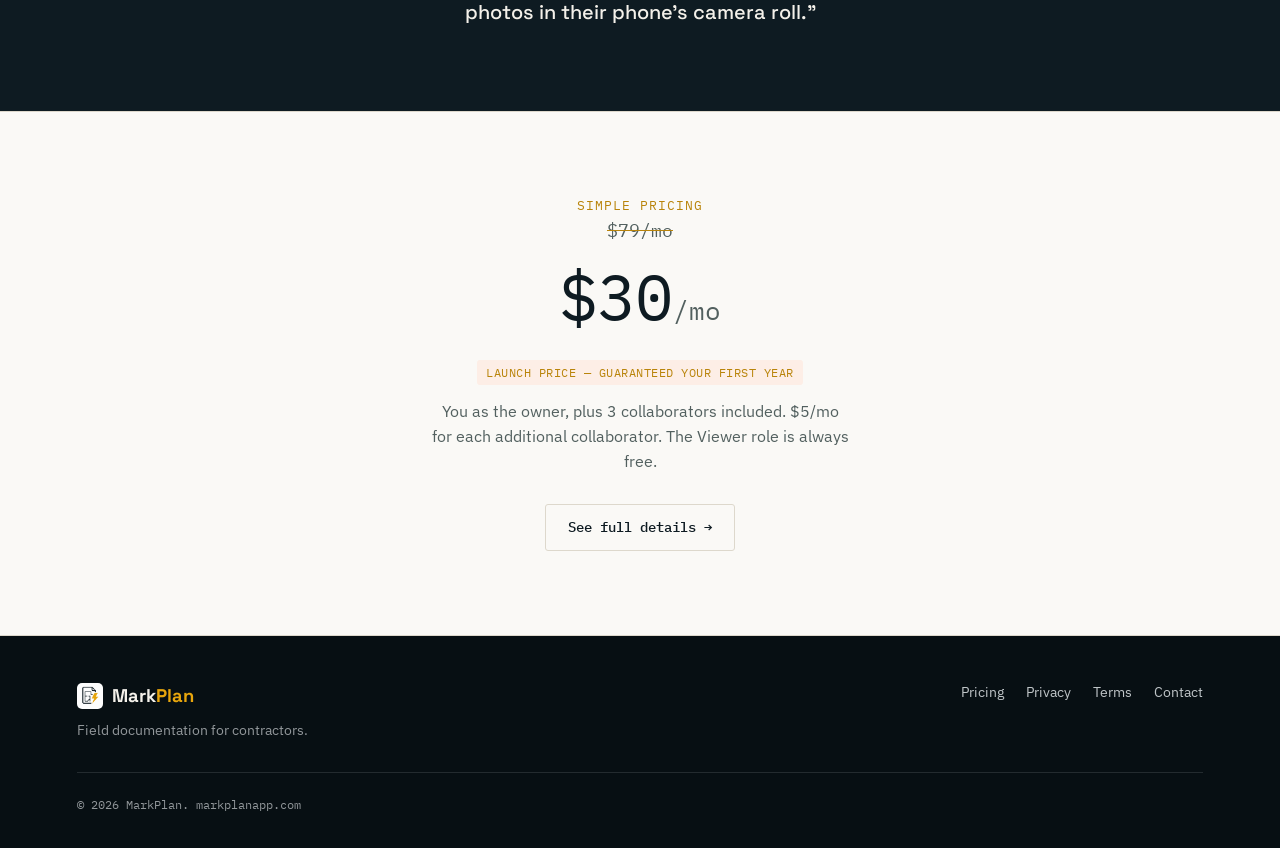
==== commit 1a83c786: "Add files via upload" ====
--- a/index.html
+++ b/index.html
@@ -77,8 +77,10 @@
 
 <section class="pricing-teaser">
   <div class="eyebrow mono" style="color: var(--accent-deep); font-family: 'IBM Plex Mono', monospace; font-size: 0.8rem; letter-spacing: 0.08em; text-transform: uppercase;">Precio simple</div>
-  <div class="price-figure">$30<span class="unit">/mes</span></div>
-  <p style="color: var(--ink-soft); max-width: 42ch; margin: 0 auto;">Tú como dueño, más 3 colaboradores incluidos. $5/mes por cada colaborador adicional. El rol Visualizador es siempre gratis.</p>
+  <div class="price-regular">$79<span class="unit">/mes</span></div>
+  <div class="price-figure" style="margin-top: 2px;">$30<span class="unit">/mes</span></div>
+  <div class="price-launch-tag">Precio de lanzamiento — garantizado tu primer año</div>
+  <p style="color: var(--ink-soft); max-width: 42ch; margin: 14px auto 0;">Tú como dueño, más 3 colaboradores incluidos. $5/mes por cada colaborador adicional. El rol Visualizador es siempre gratis.</p>
   <div style="margin-top: 30px;">
     <a href="precios.html" class="btn btn-outline-dark">Ver el detalle completo →</a>
   </div>
--- a/style.css
+++ b/style.css
@@ -359,6 +359,31 @@
 }
 .price-figure .unit { font-size: 0.4em; color: var(--ink-soft); }
 
+.price-regular {
+  font-family: 'IBM Plex Mono', monospace;
+  font-size: 1.15rem;
+  color: var(--ink-soft);
+  text-decoration: line-through;
+  text-decoration-color: var(--accent-deep);
+}
+.price-launch-tag {
+  display: inline-block;
+  margin-top: 8px;
+  font-family: 'IBM Plex Mono', monospace;
+  font-size: 0.78rem;
+  letter-spacing: 0.04em;
+  text-transform: uppercase;
+  color: var(--accent-deep);
+  background: #fdeee6;
+  padding: 3px 9px;
+  border-radius: var(--radius);
+}
+.price-note {
+  margin-top: 14px;
+  font-size: 0.85rem;
+  color: var(--ink-soft);
+}
+
 /* ---------- Footer ---------- */
 
 footer {
@@ -541,7 +566,8 @@
 @media (max-width: 760px) {
   .grid-3 { grid-template-columns: 1fr; }
   .nav-links { gap: 16px; }
-  .nav-links span.hide-mobile { display: none; }
+  .nav-links a.hide-mobile { display: none; }
+  .nav-links { flex-wrap: nowrap; }
   .plan-card .plan-head, .plan-card .plan-body, .how-to-buy { padding-left: 24px; padding-right: 24px; }
 }
 
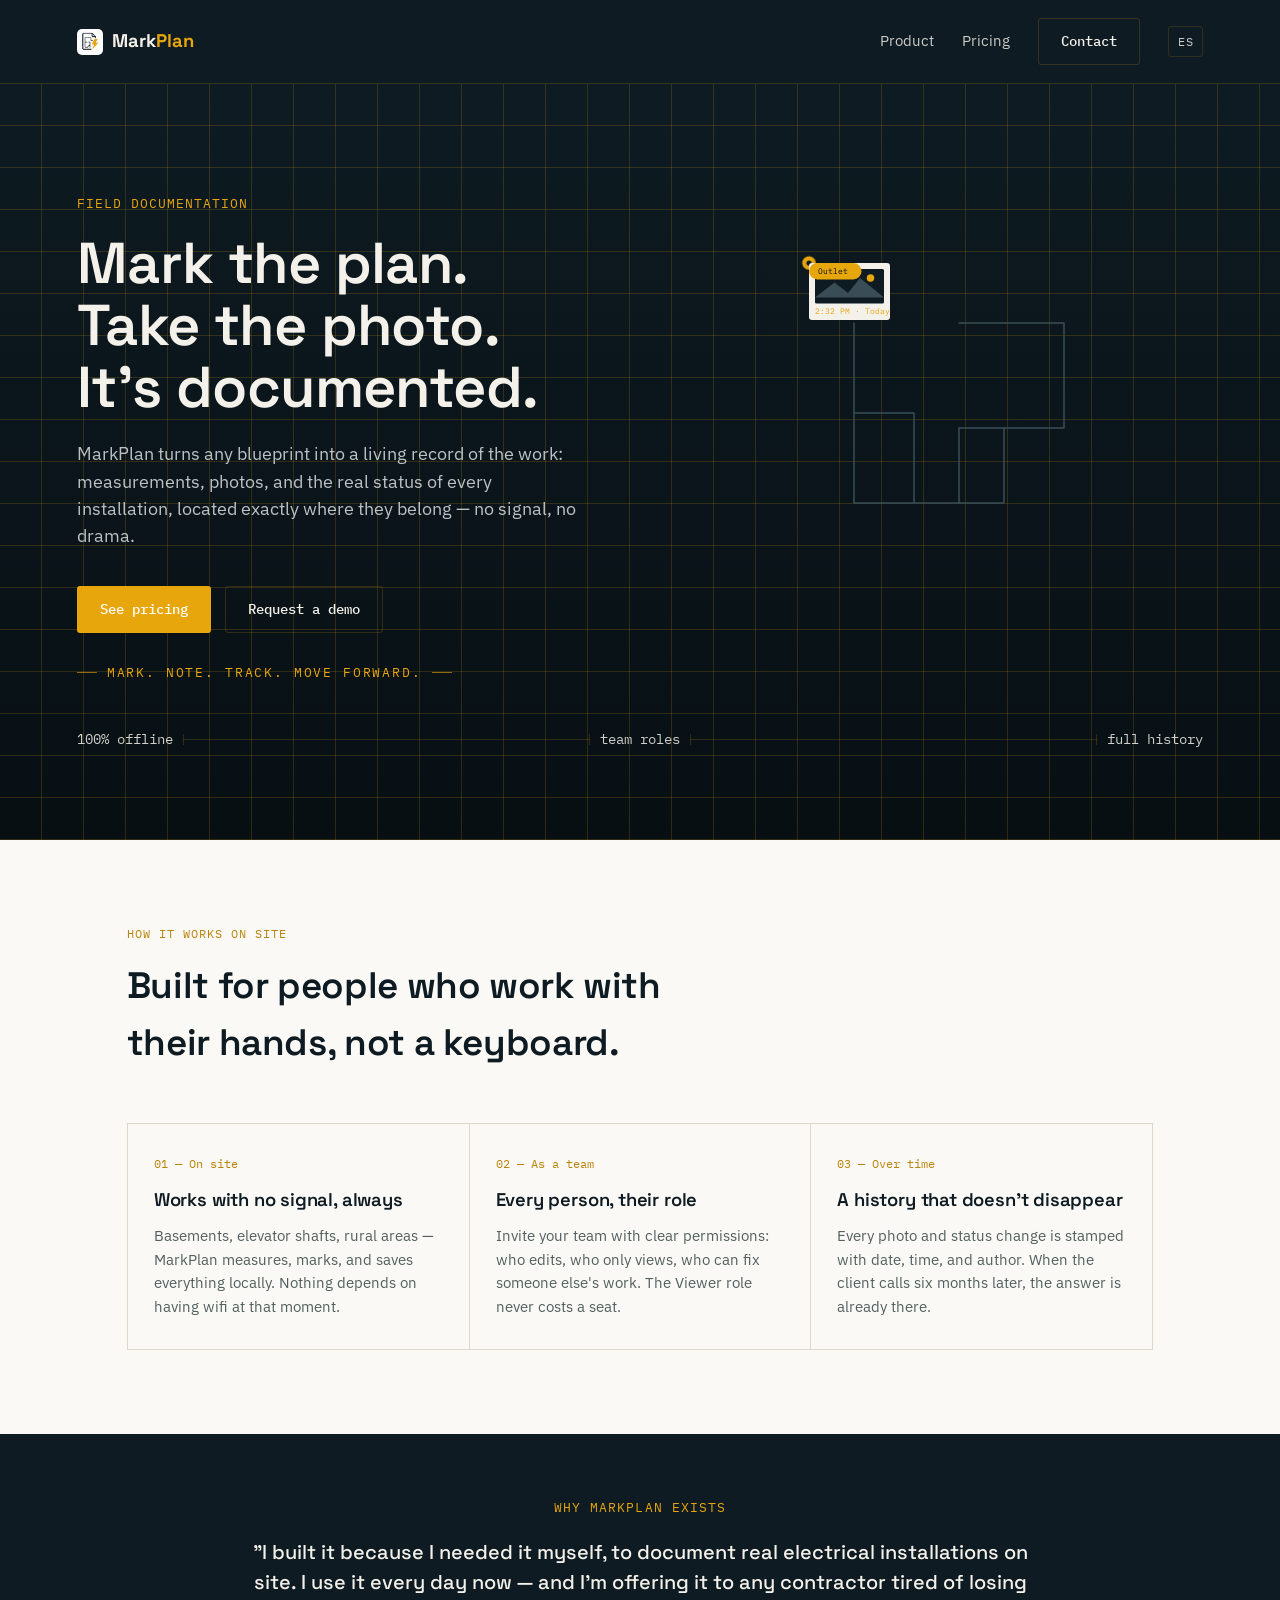
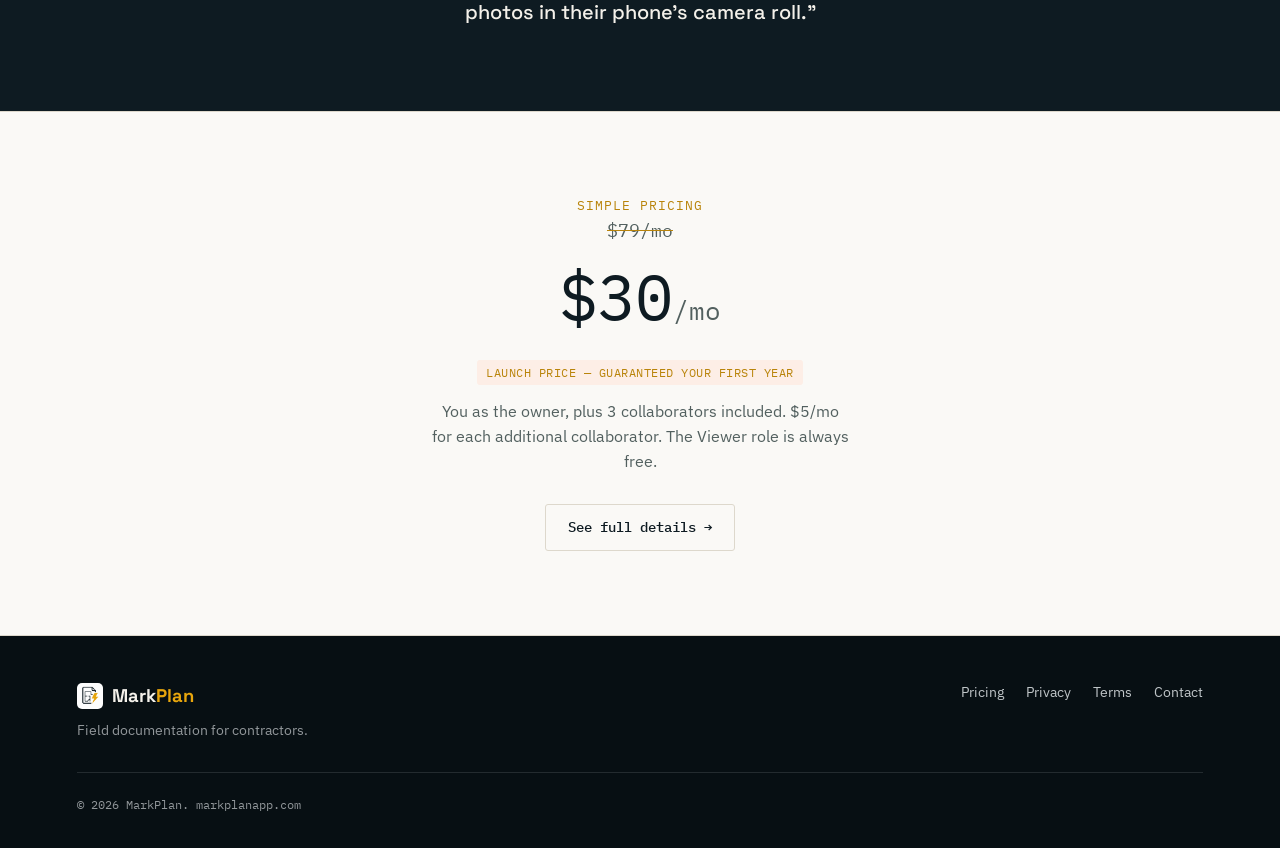
==== commit c542471f: "Add files via upload" ====
--- a/index.html
+++ b/index.html
@@ -15,21 +15,52 @@
 
 <nav class="nav">
   <a href="index.html" class="wordmark"><img src="img/icon.png" alt="" class="nav-icon"><span class="wm-text">Mark<span class="tick">Plan</span></span></a>
-  <div class="nav-links">
-    <a href="index.html#producto" class="hide-mobile">Producto</a>
+  <div class="nav-links" id="navLinks">
+    <a href="index.html#producto">Producto</a>
     <a href="precios.html">Precios</a>
     <a href="mailto:markplanapp@gmail.com" class="btn btn-ghost">Contactar</a>
     <a href="#" class="lang-switch mono" onclick="localStorage.setItem('mp_lang','en'); window.location.href='home.html'; return false;">EN</a>
   </div>
+  <button class="menu-toggle" id="menuToggle" aria-label="Abrir menú" aria-expanded="false">
+    <span></span><span></span><span></span>
+  </button>
 </nav>
 
 <header class="hero">
-  <div class="eyebrow">Documentación de campo</div>
-  <h1>Marca el plano.<br>Saca la foto.<br>Queda documentado.</h1>
-  <p class="lede">MarkPlan convierte cualquier plano en un registro vivo del trabajo: mediciones, fotos y el estado real de cada instalación, ubicados exactamente donde corresponden — sin señal, sin drama.</p>
-  <div class="cta-row">
-    <a href="precios.html" class="btn btn-accent">Ver precios</a>
-    <a href="mailto:markplanapp@gmail.com" class="btn btn-ghost">Pedir una demo</a>
+  <div class="hero-grid">
+    <div>
+      <div class="eyebrow">Documentación de campo</div>
+      <h1>Marca el plano.<br>Saca la foto.<br>Queda documentado.</h1>
+      <p class="lede">MarkPlan convierte cualquier plano en un registro vivo del trabajo: mediciones, fotos y el estado real de cada instalación, ubicados exactamente donde corresponden — sin señal, sin drama.</p>
+      <div class="cta-row">
+        <a href="precios.html" class="btn btn-accent">Ver precios</a>
+        <a href="mailto:markplanapp@gmail.com" class="btn btn-ghost">Pedir una demo</a>
+      </div>
+    </div>
+
+    <div class="hero-art">
+      <svg class="plan-svg" viewBox="0 0 400 400">
+        <path class="plan-line" d="M 60 80 L 60 320 L 260 320 L 260 220 L 340 220 L 340 80 Z" />
+        <path class="plan-line" d="M 60 200 L 140 200 L 140 320" style="animation-delay: 0.5s;" />
+        <path class="plan-line" d="M 260 220 L 200 220 L 200 320" style="animation-delay: 0.7s;" />
+        <g class="pin" transform="translate(230, 150)">
+          <circle class="pin-ring" cx="0" cy="0" r="10" fill="none" stroke="#e8a60d" stroke-width="2" />
+          <circle cx="0" cy="0" r="9" fill="#e8a60d" />
+          <circle cx="0" cy="0" r="3.5" fill="#0e1b22" />
+        </g>
+        <g class="photo-card" transform="translate(250, 95)">
+          <rect x="0" y="0" width="108" height="76" rx="4" fill="#f4f1ea" />
+          <rect x="8" y="8" width="92" height="46" rx="2" fill="#0e1b22" />
+          <path d="M 8 46 L 34 26 L 52 40 L 68 20 L 100 46 Z" fill="#3a4d57" />
+          <circle cx="82" cy="20" r="5" fill="#e8a60d" />
+          <text class="timestamp" x="8" y="68">14:32 · Hoy</text>
+        </g>
+        <g class="category-chip" transform="translate(250, 178)">
+          <rect x="0" y="0" width="88" height="22" rx="11" fill="#e8a60d" />
+          <text x="12" y="15">Receptáculo</text>
+        </g>
+      </svg>
+    </div>
   </div>
 
   <div class="tagline mono">Marca. Anota. Controla. Avanza.</div>
@@ -50,17 +81,17 @@
   </div>
 
   <div class="grid-3">
-    <div class="card">
+    <div class="card reveal">
       <div class="kicker mono">01 — En el lugar</div>
       <h3>Funciona sin señal, siempre</h3>
       <p>Sótanos, cajas de ascensor, zonas rurales — MarkPlan mide, marca y guarda todo localmente. Nada depende de tener wifi en ese momento.</p>
     </div>
-    <div class="card">
+    <div class="card reveal">
       <div class="kicker mono">02 — En equipo</div>
       <h3>Cada persona, su rol</h3>
       <p>Invita a tu equipo con permisos claros: quién edita, quién solo mira, quién puede corregir el trabajo de otro. El visualizador nunca cuesta un asiento.</p>
     </div>
-    <div class="card">
+    <div class="card reveal">
       <div class="kicker mono">03 — Con el tiempo</div>
       <h3>Un historial que no se pierde</h3>
       <p>Cada foto y cada cambio de estado queda con fecha, hora y autor. Cuando el cliente llama seis meses después, la respuesta ya está ahí.</p>
@@ -103,5 +134,7 @@
 </footer>
 
 <script>document.getElementById('year').textContent = new Date().getFullYear();</script>
+<script src="nav-menu.js"></script>
+<script src="motion.js"></script>
 </body>
 </html>
--- a/style.css
+++ b/style.css
@@ -64,6 +64,7 @@
   display: flex;
   align-items: center;
   gap: 9px;
+  min-width: 0;
 }
 
 .wordmark .tick {
@@ -109,6 +110,27 @@
   opacity: 1;
   border-color: var(--accent);
 }
+
+.menu-toggle {
+  display: none;
+  background: none;
+  border: 1px solid var(--blueprint-line-soft);
+  border-radius: var(--radius);
+  padding: 8px 10px;
+  cursor: pointer;
+  flex-shrink: 0;
+}
+.menu-toggle span {
+  display: block;
+  width: 20px;
+  height: 2px;
+  background: var(--cream-text);
+  margin: 4px 0;
+  transition: transform 0.2s ease, opacity 0.2s ease;
+}
+.menu-toggle.open span:nth-child(1) { transform: translateY(6px) rotate(45deg); }
+.menu-toggle.open span:nth-child(2) { opacity: 0; }
+.menu-toggle.open span:nth-child(3) { transform: translateY(-6px) rotate(-45deg); }
 
 /* ---------- Buttons ---------- */
 
@@ -254,6 +276,137 @@
 .dim-line.on-paper .rule::before, .dim-line.on-paper .rule::after { background: var(--paper-line); }
 .dim-line.on-paper .label { color: var(--ink-soft); }
 
+/* ---------- Hero animado de portada (dos columnas) ---------- */
+
+.hero-grid {
+  display: grid;
+  grid-template-columns: 1.1fr 0.9fr;
+  gap: 40px;
+  align-items: center;
+}
+@media (max-width: 900px) {
+  .hero-grid { grid-template-columns: 1fr; }
+  .hero-art { order: -1; max-width: 280px; margin: 0 auto 20px; }
+}
+
+.hero-grid .eyebrow, .hero-grid h1, .hero-grid .lede, .hero-grid .cta-row {
+  opacity: 0;
+  animation: rise 0.6s ease-out forwards;
+}
+.hero-grid .eyebrow { animation-delay: 0.1s; }
+.hero-grid h1 { animation-delay: 0.22s; }
+.hero-grid .lede { animation-delay: 0.34s; }
+.hero-grid .cta-row { animation-delay: 0.46s; }
+
+@keyframes rise {
+  from { opacity: 0; transform: translateY(14px); }
+  to { opacity: 1; transform: translateY(0); }
+}
+
+.hero-art {
+  position: relative;
+  aspect-ratio: 1 / 1;
+  max-width: 420px;
+  margin: 0 auto;
+}
+.plan-svg { width: 100%; height: 100%; overflow: visible; }
+.plan-line {
+  fill: none;
+  stroke: var(--blueprint-line);
+  stroke-width: 2;
+  stroke-linecap: round;
+  stroke-linejoin: round;
+  stroke-dasharray: 900;
+  stroke-dashoffset: 900;
+  animation: draw 2.1s ease-out 0.3s forwards;
+}
+@keyframes draw { to { stroke-dashoffset: 0; } }
+
+.pin {
+  transform-origin: 50% 100%;
+  opacity: 0;
+  animation: drop 0.5s cubic-bezier(0.34, 1.56, 0.64, 1) 2.15s forwards;
+}
+@keyframes drop {
+  0% { opacity: 0; transform: translateY(-40px) scale(0.6); }
+  60% { opacity: 1; }
+  100% { opacity: 1; transform: translateY(0) scale(1); }
+}
+.pin-ring {
+  transform-origin: center;
+  opacity: 0;
+  animation: ping 1.4s ease-out 2.5s;
+}
+@keyframes ping {
+  0% { opacity: 0.9; transform: scale(0.4); }
+  100% { opacity: 0; transform: scale(2.6); }
+}
+.photo-card {
+  opacity: 0;
+  animation: cardIn 0.5s ease-out 2.7s forwards;
+}
+@keyframes cardIn {
+  from { opacity: 0; transform: translate(-6px, 8px) scale(0.92); }
+  to { opacity: 1; transform: translate(0, 0) scale(1); }
+}
+.timestamp {
+  font-family: 'IBM Plex Mono', monospace;
+  font-size: 11px;
+  fill: var(--accent);
+  opacity: 0;
+  animation: cardIn 0.4s ease-out 3.05s forwards;
+}
+.category-chip {
+  opacity: 0;
+  animation: cardIn 0.4s ease-out 3.2s forwards;
+}
+.category-chip text {
+  font-family: 'IBM Plex Mono', monospace;
+  font-size: 10px;
+  fill: var(--blueprint-deep);
+}
+
+/* ---------- Vida en las tarjetas y el resto del sitio ---------- */
+
+.grid-3 .card {
+  transition: transform 0.2s ease, box-shadow 0.2s ease;
+}
+.grid-3 .card:hover {
+  transform: translateY(-3px);
+  box-shadow: 0 10px 24px rgba(14, 27, 34, 0.08);
+  position: relative;
+  z-index: 1;
+}
+
+.reveal {
+  opacity: 0;
+  transform: translateY(18px);
+  transition: opacity 0.6s ease-out, transform 0.6s ease-out;
+}
+.reveal.in-view {
+  opacity: 1;
+  transform: translateY(0);
+}
+
+.dim-line .rule {
+  transform: scaleX(0);
+  transform-origin: left;
+  transition: transform 0.9s ease-out;
+}
+.dim-line .rule.in-view { transform: scaleX(1); }
+
+@media (prefers-reduced-motion: reduce) {
+  .hero-grid .eyebrow, .hero-grid h1, .hero-grid .lede, .hero-grid .cta-row,
+  .plan-line, .pin, .pin-ring, .photo-card, .timestamp, .category-chip,
+  .reveal, .dim-line .rule {
+    animation: none !important;
+    transition: none !important;
+    opacity: 1 !important;
+    transform: none !important;
+    stroke-dashoffset: 0 !important;
+  }
+}
+
 /* ---------- Sections on paper ---------- */
 
 .section {
@@ -565,9 +718,30 @@
 
 @media (max-width: 760px) {
   .grid-3 { grid-template-columns: 1fr; }
-  .nav-links { gap: 16px; }
-  .nav-links a.hide-mobile { display: none; }
-  .nav-links { flex-wrap: nowrap; }
+  .nav { position: relative; }
+  .nav-links {
+    display: none;
+    position: absolute;
+    top: 100%;
+    left: 0;
+    right: 0;
+    flex-direction: column;
+    align-items: stretch;
+    gap: 0;
+    background: var(--blueprint);
+    border-bottom: 1px solid var(--blueprint-line-soft);
+    padding: 8px 6vw 18px;
+    z-index: 30;
+  }
+  .nav-links.open { display: flex; }
+  .nav-links a {
+    padding: 14px 4px;
+    border-bottom: 1px solid var(--blueprint-line-soft);
+    opacity: 1;
+  }
+  .nav-links a:last-child { border-bottom: none; }
+  .nav-links .btn { margin-top: 6px; justify-content: center; }
+  .menu-toggle { display: block; }
   .plan-card .plan-head, .plan-card .plan-body, .how-to-buy { padding-left: 24px; padding-right: 24px; }
 }
 
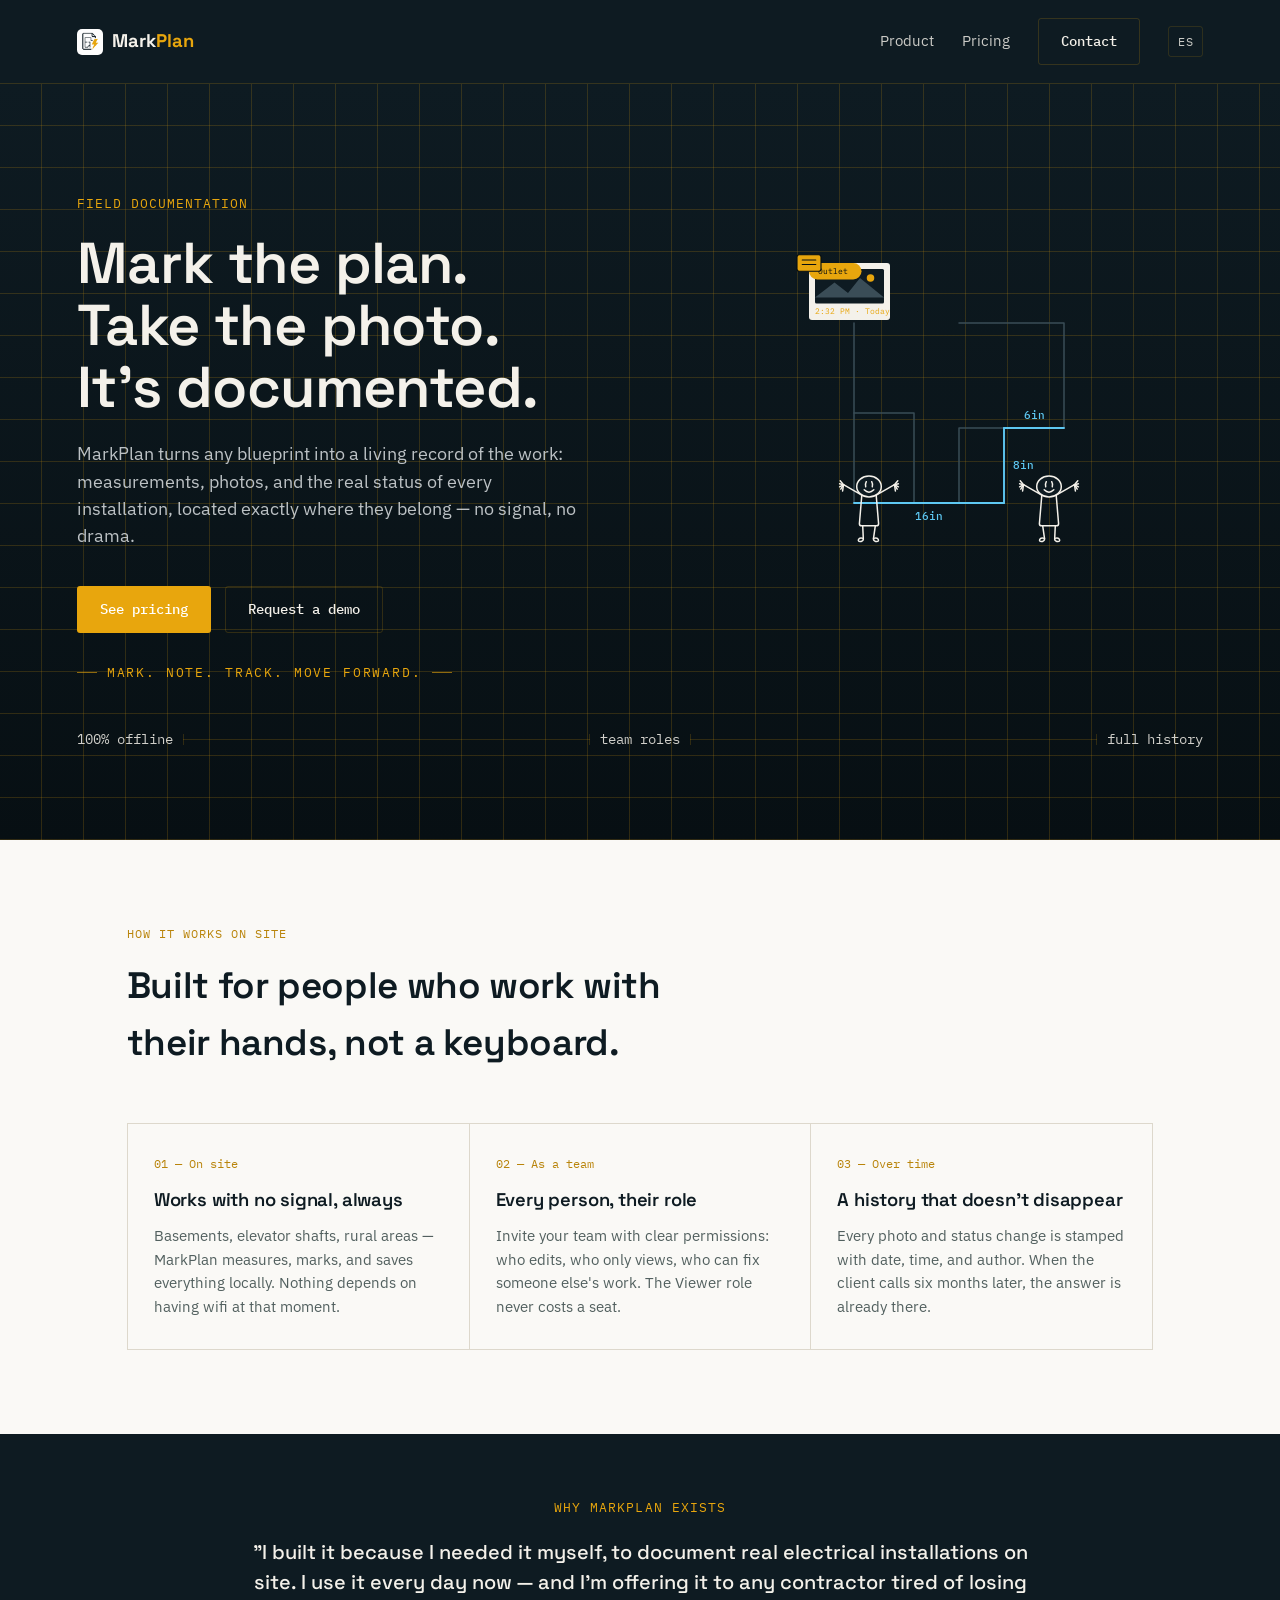
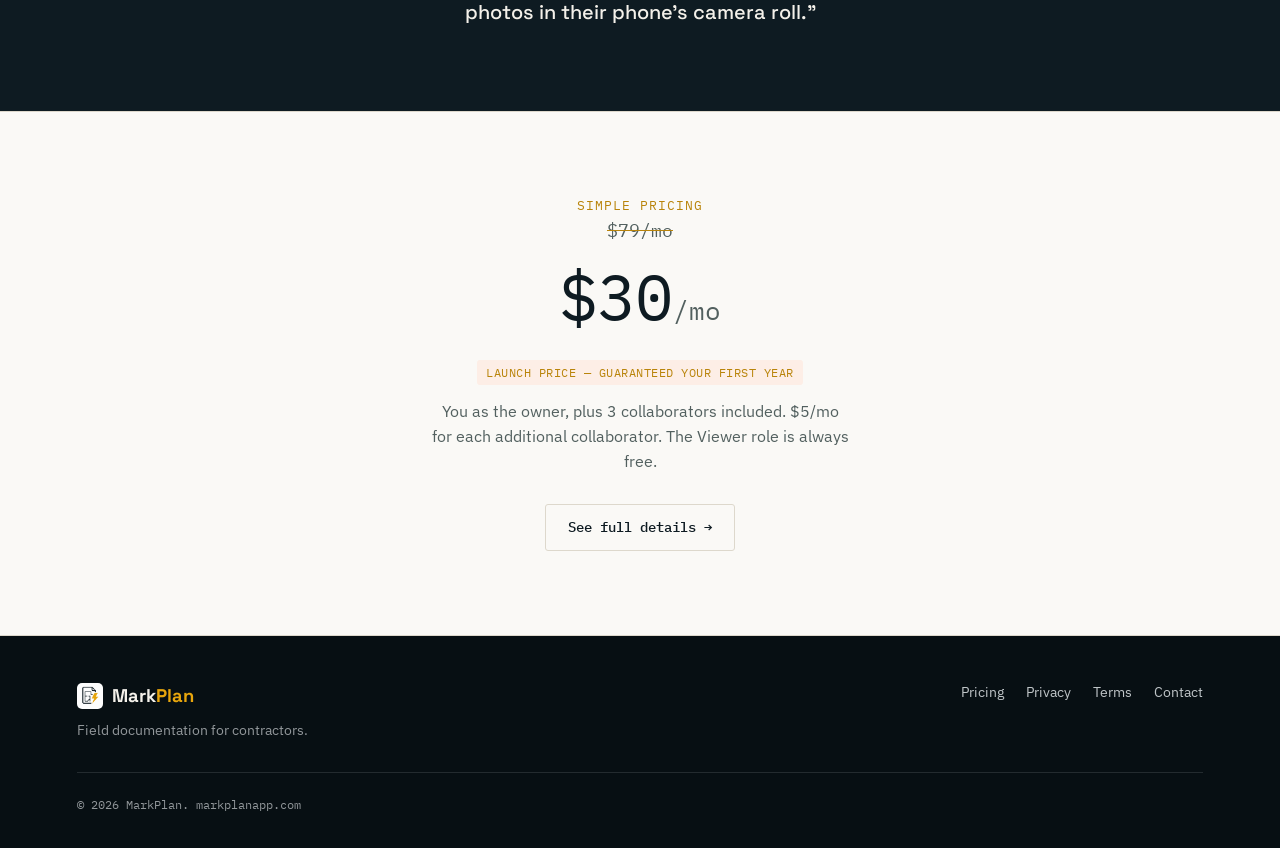
==== commit dbb8a0a5: "Add files via upload" ====
--- a/index.html
+++ b/index.html
@@ -40,24 +40,96 @@
 
     <div class="hero-art">
       <svg class="plan-svg" viewBox="0 0 400 400">
-        <path class="plan-line" d="M 60 80 L 60 320 L 260 320 L 260 220 L 340 220 L 340 80 Z" />
-        <path class="plan-line" d="M 60 200 L 140 200 L 140 320" style="animation-delay: 0.5s;" />
-        <path class="plan-line" d="M 260 220 L 200 220 L 200 320" style="animation-delay: 0.7s;" />
-        <g class="pin" transform="translate(230, 150)">
+        <g class="plan-lines-group">
+          <path class="plan-line" d="M 60 80 L 60 320 L 260 320 L 260 220 L 340 220 L 340 80 Z" />
+          <path class="plan-line" d="M 60 200 L 140 200 L 140 320" style="animation-delay: 0.15s;" />
+          <path class="plan-line" d="M 260 220 L 200 220 L 200 320" style="animation-delay: 0.3s;" />
+        </g>
+
+        <g class="pin">
           <circle class="pin-ring" cx="0" cy="0" r="10" fill="none" stroke="#e8a60d" stroke-width="2" />
           <circle cx="0" cy="0" r="9" fill="#e8a60d" />
           <circle cx="0" cy="0" r="3.5" fill="#0e1b22" />
         </g>
-        <g class="photo-card" transform="translate(250, 95)">
+
+        <g class="photo-card">
           <rect x="0" y="0" width="108" height="76" rx="4" fill="#f4f1ea" />
           <rect x="8" y="8" width="92" height="46" rx="2" fill="#0e1b22" />
           <path d="M 8 46 L 34 26 L 52 40 L 68 20 L 100 46 Z" fill="#3a4d57" />
           <circle cx="82" cy="20" r="5" fill="#e8a60d" />
           <text class="timestamp" x="8" y="68">14:32 · Hoy</text>
         </g>
-        <g class="category-chip" transform="translate(250, 178)">
+
+        <g class="category-chip">
           <rect x="0" y="0" width="88" height="22" rx="11" fill="#e8a60d" />
           <text x="12" y="15">Receptáculo</text>
+        </g>
+
+        <g class="measure-group">
+          <path class="measure-line measure-line-1" d="M 60 320 L 260 320" />
+          <path class="measure-line measure-line-2" d="M 260 320 L 260 220" />
+          <path class="measure-line measure-line-3" d="M 260 220 L 340 220" />
+          <text class="measure-label measure-label-1" x="160" y="342" text-anchor="middle">16in</text>
+          <text class="measure-label measure-label-2" x="272" y="274" text-anchor="start">8in</text>
+          <text class="measure-label measure-label-3" x="300" y="208" text-anchor="middle">6in</text>
+        </g>
+
+        <g class="person person1">
+          <g transform="translate(40,278.4)">
+            <path d="M 30.4 31.2 L 27.2 69.2 Q 27.2 72 30.4 72 L 49.6 72 Q 52.8 72 52.8 69.2 L 49.6 31.2" />
+            <line x1="30.4" y1="31.2" x2="6" y2="17.2" />
+            <line x1="49.6" y1="31.2" x2="74" y2="17.2" />
+            <line x1="6" y1="17.2" x2="1.6" y2="12" />
+            <line x1="6" y1="17.2" x2="0.8" y2="16" />
+            <line x1="6" y1="17.2" x2="0.8" y2="20" />
+            <line x1="6" y1="17.2" x2="2.4" y2="23.2" />
+            <line x1="6" y1="17.2" x2="4.8" y2="25.6" />
+            <line x1="74" y1="17.2" x2="78.4" y2="12" />
+            <line x1="74" y1="17.2" x2="79.2" y2="16" />
+            <line x1="74" y1="17.2" x2="79.2" y2="20" />
+            <line x1="74" y1="17.2" x2="77.6" y2="23.2" />
+            <line x1="74" y1="17.2" x2="75.2" y2="25.6" />
+            <line x1="31.6" y1="72" x2="32.4" y2="88.8" />
+            <line x1="48.4" y1="72" x2="46" y2="88.8" />
+            <path d="M 32.4 88.8 Q 27.2 87.2 26 90.4 Q 24.8 93.6 29.6 92.8 Q 32.8 92 32.4 88.8" />
+            <path d="M 46 88.8 Q 51.2 87.2 52.4 90.4 Q 53.6 93.6 48.8 92.8 Q 45.6 92 46 88.8" />
+            <ellipse cx="40" cy="19.6" rx="16.4" ry="14" style="fill:var(--blueprint)" />
+            <path d="M 36.4 13.2 Q 34.4 16.8 35.6 20" />
+            <path d="M 43.6 13.2 Q 45.6 16.8 44.4 20" />
+            <path d="M 33.6 24 Q 40 30.4 46.4 24" />
+          </g>
+        </g>
+
+        <g class="person person2">
+          <g transform="translate(360,278.4) scale(-1,1)">
+            <path d="M 30.4 31.2 L 27.2 69.2 Q 27.2 72 30.4 72 L 49.6 72 Q 52.8 72 52.8 69.2 L 49.6 31.2" />
+            <line x1="30.4" y1="31.2" x2="6" y2="17.2" />
+            <line x1="49.6" y1="31.2" x2="74" y2="17.2" />
+            <line x1="6" y1="17.2" x2="1.6" y2="12" />
+            <line x1="6" y1="17.2" x2="0.8" y2="16" />
+            <line x1="6" y1="17.2" x2="0.8" y2="20" />
+            <line x1="6" y1="17.2" x2="2.4" y2="23.2" />
+            <line x1="6" y1="17.2" x2="4.8" y2="25.6" />
+            <line x1="74" y1="17.2" x2="78.4" y2="12" />
+            <line x1="74" y1="17.2" x2="79.2" y2="16" />
+            <line x1="74" y1="17.2" x2="79.2" y2="20" />
+            <line x1="74" y1="17.2" x2="77.6" y2="23.2" />
+            <line x1="74" y1="17.2" x2="75.2" y2="25.6" />
+            <line x1="31.6" y1="72" x2="32.4" y2="88.8" />
+            <line x1="48.4" y1="72" x2="46" y2="88.8" />
+            <path d="M 32.4 88.8 Q 27.2 87.2 26 90.4 Q 24.8 93.6 29.6 92.8 Q 32.8 92 32.4 88.8" />
+            <path d="M 46 88.8 Q 51.2 87.2 52.4 90.4 Q 53.6 93.6 48.8 92.8 Q 45.6 92 46 88.8" />
+            <ellipse cx="40" cy="19.6" rx="16.4" ry="14" style="fill:var(--blueprint)" />
+            <path d="M 36.4 13.2 Q 34.4 16.8 35.6 20" />
+            <path d="M 43.6 13.2 Q 45.6 16.8 44.4 20" />
+            <path d="M 33.6 24 Q 40 30.4 46.4 24" />
+          </g>
+        </g>
+
+        <g class="thrown-plan">
+          <rect x="-16" y="-11" width="32" height="22" rx="3" fill="#e8a60d" stroke="#070f13" stroke-width="1.5" />
+          <line x1="-9" y1="-4" x2="9" y2="-4" stroke="#070f13" stroke-width="1.5" stroke-linecap="round" />
+          <line x1="-9" y1="2" x2="9" y2="2" stroke="#070f13" stroke-width="1.5" stroke-linecap="round" />
         </g>
       </svg>
     </div>
--- a/style.css
+++ b/style.css
@@ -10,6 +10,7 @@
   --accent: #e8a60d;
   --accent-deep: #b9840a;
   --cream-text: #f4f1ea;
+  --measure-blue: #5ec8f2;
   --radius: 3px;
 }
 
@@ -310,6 +311,8 @@
   margin: 0 auto;
 }
 .plan-svg { width: 100%; height: 100%; overflow: visible; }
+/* ===== Loop de 3 actos: documentar / medir / compartir (16s, infinito) ===== */
+
 .plan-line {
   fill: none;
   stroke: var(--blueprint-line);
@@ -317,53 +320,168 @@
   stroke-linecap: round;
   stroke-linejoin: round;
   stroke-dasharray: 900;
-  stroke-dashoffset: 900;
-  animation: draw 2.1s ease-out 0.3s forwards;
-}
-@keyframes draw { to { stroke-dashoffset: 0; } }
-
-.pin {
-  transform-origin: 50% 100%;
-  opacity: 0;
-  animation: drop 0.5s cubic-bezier(0.34, 1.56, 0.64, 1) 2.15s forwards;
-}
-@keyframes drop {
-  0% { opacity: 0; transform: translateY(-40px) scale(0.6); }
-  60% { opacity: 1; }
-  100% { opacity: 1; transform: translateY(0) scale(1); }
-}
-.pin-ring {
-  transform-origin: center;
-  opacity: 0;
-  animation: ping 1.4s ease-out 2.5s;
-}
-@keyframes ping {
-  0% { opacity: 0.9; transform: scale(0.4); }
-  100% { opacity: 0; transform: scale(2.6); }
-}
-.photo-card {
-  opacity: 0;
-  animation: cardIn 0.5s ease-out 2.7s forwards;
-}
-@keyframes cardIn {
-  from { opacity: 0; transform: translate(-6px, 8px) scale(0.92); }
-  to { opacity: 1; transform: translate(0, 0) scale(1); }
+  animation: heroDraw 16s ease-out infinite;
+}
+@keyframes heroDraw {
+  0% { stroke-dashoffset: 900; }
+  13% { stroke-dashoffset: 0; }
+  100% { stroke-dashoffset: 0; }
+}
+
+/* ---------- Acto A: documentar ---------- */
+
+.pin { animation: heroPin 16s infinite; }
+@keyframes heroPin {
+  0%, 13.5% { opacity: 0; transform: translate(230px,150px) translateY(-40px) scale(0.6); }
+  14.5% { opacity: 1; transform: translate(230px,150px) scale(1.1); animation-timing-function: cubic-bezier(.34,1.56,.64,1); }
+  16% { opacity: 1; transform: translate(230px,150px) scale(1); }
+  34% { opacity: 1; transform: translate(230px,150px) scale(1); }
+  38% { opacity: 0; transform: translate(230px,150px) scale(1); }
+  100% { opacity: 0; transform: translate(230px,150px) scale(1); }
+}
+.pin-ring { animation: heroRing 16s infinite; }
+@keyframes heroRing {
+  0%, 15% { opacity: 0; transform: translate(230px,150px) scale(0.4); }
+  16% { opacity: 0.9; transform: translate(230px,150px) scale(0.4); }
+  19%, 100% { opacity: 0; transform: translate(230px,150px) scale(2.6); }
+}
+.photo-card { animation: heroPhoto 16s infinite; }
+@keyframes heroPhoto {
+  0%, 16.5% { opacity: 0; transform: translate(250px,95px); }
+  20% { opacity: 1; transform: translate(250px,95px); }
+  34% { opacity: 1; transform: translate(250px,95px); }
+  38% { opacity: 0; transform: translate(250px,95px); }
+  100% { opacity: 0; transform: translate(250px,95px); }
 }
 .timestamp {
   font-family: 'IBM Plex Mono', monospace;
   font-size: 11px;
   fill: var(--accent);
-  opacity: 0;
-  animation: cardIn 0.4s ease-out 3.05s forwards;
-}
-.category-chip {
-  opacity: 0;
-  animation: cardIn 0.4s ease-out 3.2s forwards;
+}
+.category-chip { animation: heroChip 16s infinite; }
+@keyframes heroChip {
+  0%, 17% { opacity: 0; transform: translate(250px,178px); }
+  21% { opacity: 1; transform: translate(250px,178px); }
+  34% { opacity: 1; transform: translate(250px,178px); }
+  38% { opacity: 0; transform: translate(250px,178px); }
+  100% { opacity: 0; transform: translate(250px,178px); }
 }
 .category-chip text {
   font-family: 'IBM Plex Mono', monospace;
   font-size: 10px;
   fill: var(--blueprint-deep);
+}
+
+/* ---------- Acto B: medir ---------- */
+
+.measure-line {
+  fill: none;
+  stroke: var(--measure-blue);
+  stroke-width: 2.5;
+  stroke-linecap: round;
+}
+.measure-line-1 { stroke-dasharray: 200; animation: heroMeasure1 16s infinite; }
+@keyframes heroMeasure1 {
+  0%, 38% { stroke-dashoffset: 200; opacity: 1; }
+  42% { stroke-dashoffset: 0; opacity: 1; }
+  63% { stroke-dashoffset: 0; opacity: 1; }
+  67% { stroke-dashoffset: 0; opacity: 0; }
+  100% { stroke-dashoffset: 200; opacity: 0; }
+}
+.measure-line-2 { stroke-dasharray: 100; animation: heroMeasure2 16s infinite; }
+@keyframes heroMeasure2 {
+  0%, 44% { stroke-dashoffset: 100; opacity: 1; }
+  48% { stroke-dashoffset: 0; opacity: 1; }
+  63% { stroke-dashoffset: 0; opacity: 1; }
+  67% { stroke-dashoffset: 0; opacity: 0; }
+  100% { stroke-dashoffset: 100; opacity: 0; }
+}
+.measure-line-3 { stroke-dasharray: 80; animation: heroMeasure3 16s infinite; }
+@keyframes heroMeasure3 {
+  0%, 50% { stroke-dashoffset: 80; opacity: 1; }
+  54% { stroke-dashoffset: 0; opacity: 1; }
+  63% { stroke-dashoffset: 0; opacity: 1; }
+  67% { stroke-dashoffset: 0; opacity: 0; }
+  100% { stroke-dashoffset: 80; opacity: 0; }
+}
+.measure-label {
+  font-family: 'IBM Plex Mono', monospace;
+  font-size: 15px;
+  font-weight: 500;
+  fill: var(--measure-blue);
+}
+.measure-label-1 { animation: heroLabel1 16s infinite; }
+@keyframes heroLabel1 {
+  0%, 42% { opacity: 0; }
+  44% { opacity: 1; }
+  63% { opacity: 1; }
+  67% { opacity: 0; }
+  100% { opacity: 0; }
+}
+.measure-label-2 { animation: heroLabel2 16s infinite; }
+@keyframes heroLabel2 {
+  0%, 48% { opacity: 0; }
+  50% { opacity: 1; }
+  63% { opacity: 1; }
+  67% { opacity: 0; }
+  100% { opacity: 0; }
+}
+.measure-label-3 { animation: heroLabel3 16s infinite; }
+@keyframes heroLabel3 {
+  0%, 54% { opacity: 0; }
+  56% { opacity: 1; }
+  63% { opacity: 1; }
+  67% { opacity: 0; }
+  100% { opacity: 0; }
+}
+
+/* ---------- Acto C: compartir ---------- */
+
+.plan-lines-group {
+  transform-origin: 200px 200px;
+  animation: heroShrink 16s infinite;
+}
+@keyframes heroShrink {
+  0%, 67% { opacity: 1; transform: translate(0,0) scale(1); }
+  72% { opacity: 1; transform: translate(-70px,138px) scale(0.15); }
+  73% { opacity: 0; transform: translate(-70px,138px) scale(0.15); }
+  100% { opacity: 0; transform: translate(0,0) scale(1); }
+}
+
+.person {
+  fill: none;
+  stroke: var(--cream-text);
+  stroke-width: 2;
+  stroke-linecap: round;
+  stroke-linejoin: round;
+}
+.person1 { animation: heroPerson1 16s infinite; }
+@keyframes heroPerson1 {
+  0%, 66% { opacity: 0; }
+  70% { opacity: 1; }
+  87% { opacity: 1; }
+  91% { opacity: 0; }
+  100% { opacity: 0; }
+}
+.person2 { animation: heroPerson2 16s infinite; }
+@keyframes heroPerson2 {
+  0%, 71% { opacity: 0; }
+  75% { opacity: 1; }
+  87% { opacity: 1; }
+  91% { opacity: 0; }
+  100% { opacity: 0; }
+}
+
+.thrown-plan { animation: heroThrown 16s infinite; }
+@keyframes heroThrown {
+  0%, 72% { opacity: 0; transform: translate(130px,338px) rotate(0deg); }
+  73% { opacity: 1; transform: translate(130px,338px) rotate(0deg); }
+  75% { opacity: 1; transform: translate(130px,338px) rotate(0deg); }
+  79% { opacity: 1; transform: translate(200px,250px) rotate(200deg); }
+  83% { opacity: 1; transform: translate(270px,338px) rotate(360deg); animation-timing-function: cubic-bezier(.34,1.2,.64,1); }
+  87% { opacity: 1; transform: translate(270px,338px) rotate(360deg); }
+  91% { opacity: 0; transform: translate(270px,338px) rotate(360deg); }
+  100% { opacity: 0; transform: translate(130px,338px) rotate(0deg); }
 }
 
 /* ---------- Vida en las tarjetas y el resto del sitio ---------- */
@@ -397,13 +515,29 @@
 
 @media (prefers-reduced-motion: reduce) {
   .hero-grid .eyebrow, .hero-grid h1, .hero-grid .lede, .hero-grid .cta-row,
-  .plan-line, .pin, .pin-ring, .photo-card, .timestamp, .category-chip,
   .reveal, .dim-line .rule {
     animation: none !important;
     transition: none !important;
     opacity: 1 !important;
     transform: none !important;
-    stroke-dashoffset: 0 !important;
+  }
+  .plan-line, .plan-lines-group,
+  .pin, .pin-ring, .photo-card, .category-chip,
+  .measure-line-1, .measure-line-2, .measure-line-3,
+  .measure-label-1, .measure-label-2, .measure-label-3,
+  .person1, .person2, .thrown-plan {
+    animation: none !important;
+  }
+  .plan-line { stroke-dashoffset: 0 !important; }
+  .plan-lines-group { opacity: 1 !important; transform: none !important; }
+  .pin { opacity: 1 !important; transform: translate(230px,150px) !important; }
+  .pin-ring { opacity: 0 !important; }
+  .photo-card { opacity: 1 !important; transform: translate(250px,95px) !important; }
+  .category-chip { opacity: 1 !important; transform: translate(250px,178px) !important; }
+  .measure-line-1, .measure-line-2, .measure-line-3,
+  .measure-label-1, .measure-label-2, .measure-label-3,
+  .person1, .person2, .thrown-plan {
+    opacity: 0 !important;
   }
 }
 
@@ -718,30 +852,42 @@
 
 @media (max-width: 760px) {
   .grid-3 { grid-template-columns: 1fr; }
-  .nav { position: relative; }
+  .nav {
+    flex-wrap: wrap;
+    row-gap: 12px;
+  }
   .nav-links {
-    display: none;
-    position: absolute;
-    top: 100%;
-    left: 0;
-    right: 0;
-    flex-direction: column;
-    align-items: stretch;
-    gap: 0;
-    background: var(--blueprint);
-    border-bottom: 1px solid var(--blueprint-line-soft);
-    padding: 8px 6vw 18px;
-    z-index: 30;
+    display: flex !important;
+    position: static;
+    flex-direction: row;
+    flex-wrap: wrap;
+    width: 100%;
+    order: 3;
+    align-items: center;
+    gap: 18px;
+    padding: 0;
+    margin: 0;
+    border: none;
+    background: none;
   }
-  .nav-links.open { display: flex; }
-  .nav-links a {
-    padding: 14px 4px;
-    border-bottom: 1px solid var(--blueprint-line-soft);
+  .nav-links a,
+  .nav-links a.btn,
+  .nav-links a.lang-switch {
+    display: inline-block;
+    width: auto;
+    text-align: left;
+    background: none;
+    border: none;
+    border-radius: 0;
+    padding: 0;
+    margin: 0;
+    font-family: 'IBM Plex Sans', sans-serif;
+    font-size: 0.9rem;
+    font-weight: 400;
+    color: var(--cream-text);
     opacity: 1;
   }
-  .nav-links a:last-child { border-bottom: none; }
-  .nav-links .btn { margin-top: 6px; justify-content: center; }
-  .menu-toggle { display: block; }
+  .menu-toggle { display: none; }
   .plan-card .plan-head, .plan-card .plan-body, .how-to-buy { padding-left: 24px; padding-right: 24px; }
 }
 
